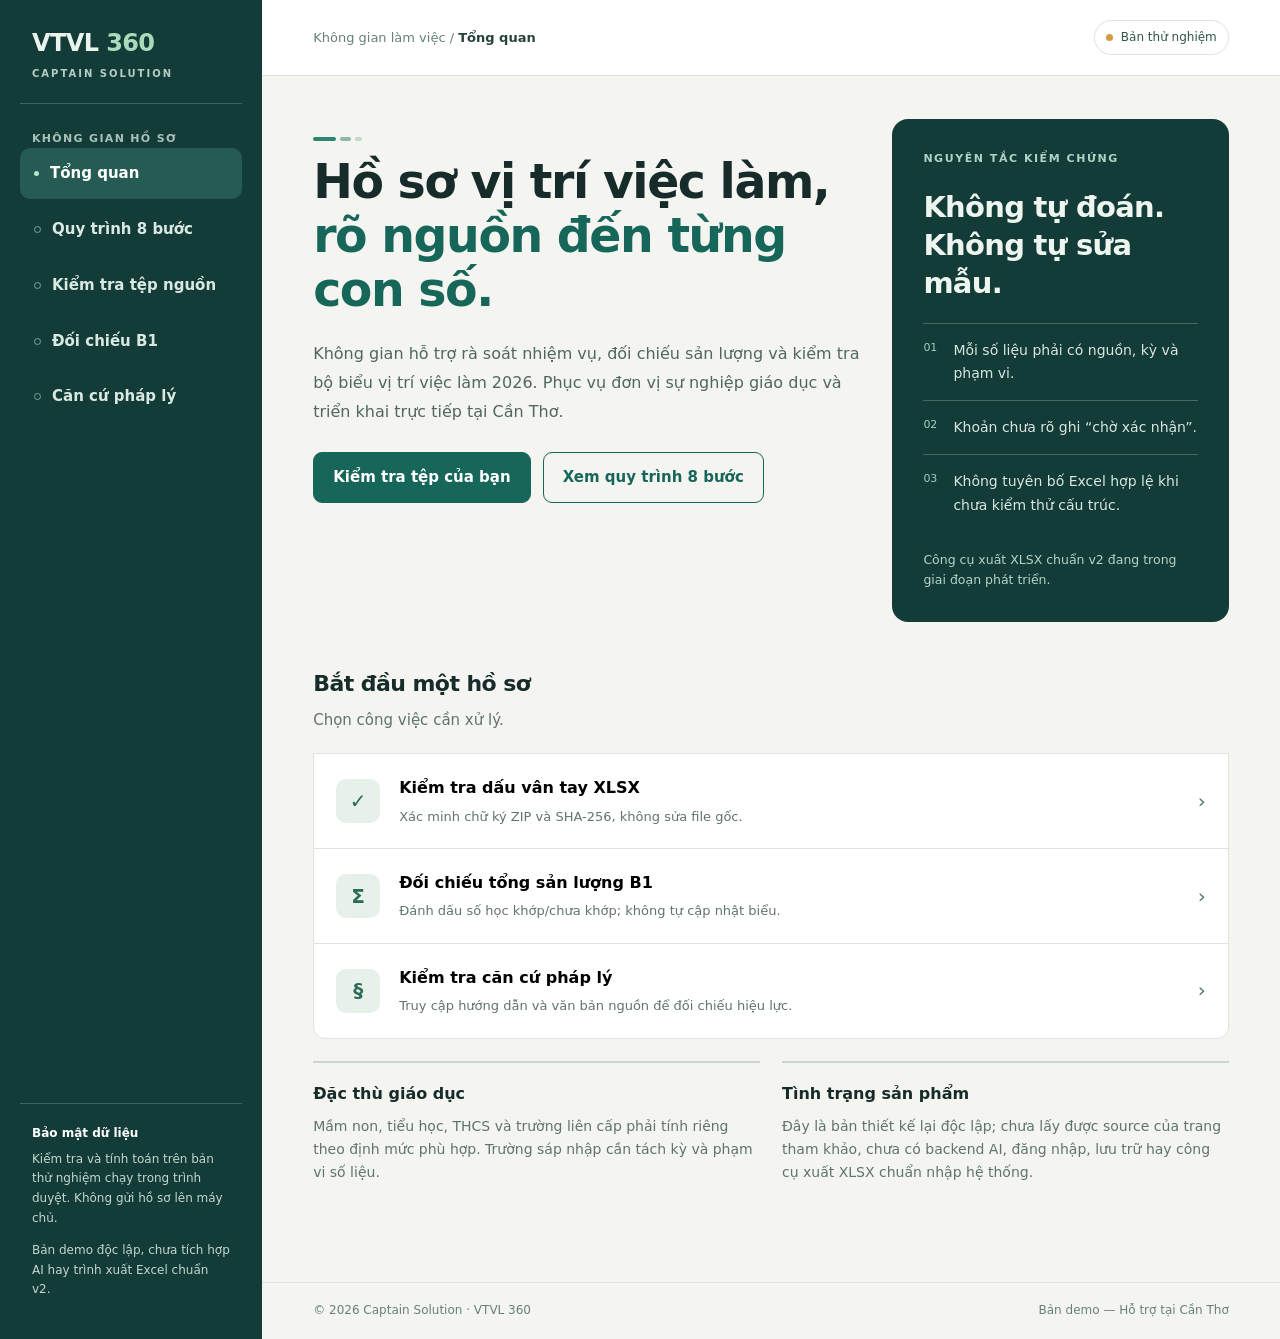
==== public/index.html @ e626a486 "feat: initialize VTVL 360 independent redesigned demo" ====
<!doctype html>
<html lang="vi">
<head>
<meta charset="utf-8"><meta name="viewport" content="width=device-width,initial-scale=1">
<meta name="theme-color" content="#f4f5f1">
<meta name="description" content="VTVL Captain Solution: đối chiếu sản lượng B1, kiểm tra dấu vân tay XLSX và hướng dẫn 8 bước VTVL 2026. Hỗ trợ tại Cần Thơ.">
<title>VTVL 360 — Captain Solution</title>
<style>
:root{--nav:#133c39;--nav2:#0e2d2b;--ink:#172c2a;--muted:#60736e;--border:#dce4df;--paper:#f4f5f1;--white:#fff;--mint:#d9ebdf;--accent:#17665a;--warn:#a54d34}
*{box-sizing:border-box}html{scroll-behavior:smooth}body{margin:0;background:var(--paper);color:var(--ink);font:15px/1.65 system-ui,-apple-system,"Segoe UI",Arial,sans-serif}button,input{font:inherit}button{cursor:pointer}a{color:var(--accent)}:focus-visible{outline:3px solid #e9b46d;outline-offset:3px}::selection{background:#cae4d6;color:#102b28}
.app{display:grid;grid-template-columns:262px 1fr;min-height:100vh}
aside{background:var(--nav);color:#eaf4ed;padding:27px 20px;display:flex;flex-direction:column;gap:26px}
.brand{padding:3px 12px 21px;border-bottom:1px solid #3c6561}.brand strong{font-size:24px;letter-spacing:-.025em;line-height:1.1}.brand strong span{color:#add9bb}.brand small{display:block;margin-top:7px;color:#b5cec4;font-size:10px;letter-spacing:.2em;font-weight:700}
.nav-caption{font-size:11px;font-weight:750;letter-spacing:.12em;color:#a9c1b9;padding:0 12px}.nav{display:grid;gap:5px}.nav button{border:0;background:transparent;color:#d9e8e0;text-align:left;border-radius:10px;padding:13px 14px;display:flex;align-items:center;gap:11px;font-weight:600}.nav button:hover,.nav button.active{background:#255b53;color:#fff}.nav button.active:before{content:"";width:5px;height:5px;background:#b7e6ca;border-radius:50%}.nav button:not(.active):before{content:"";width:5px;height:5px;border:1px solid #78a39b;border-radius:50%}
.side-note{margin-top:auto;border-top:1px solid #3c6561;padding:20px 12px 0;color:#c3d6cd;font-size:12px}.side-note strong{display:block;color:#fff;margin-bottom:6px}
.main{min-width:0;display:flex;flex-direction:column}
header{height:76px;display:flex;align-items:center;justify-content:space-between;padding:0 clamp(22px,4vw,68px);background:#fff;border-bottom:1px solid var(--border);gap:15px}.crumb{font-size:13px;color:#678079}.crumb strong{color:#27413d}.environment{font-size:12px;color:#30574c;border:1px solid var(--border);padding:7px 11px;border-radius:100px}.environment:before{content:"";display:inline-block;width:7px;height:7px;border-radius:50%;background:#d69b42;margin-right:8px}
main{max-width:1360px;width:100%;margin:auto;padding:43px clamp(22px,4vw,68px) 80px;flex:1}
.page{display:none}.page.active{display:block}.hero{display:grid;grid-template-columns:minmax(0,1.35fr) minmax(285px,.83fr);gap:32px;align-items:stretch}.hero-copy{padding:18px 0 28px}
h1{font-size:clamp(34px,3.7vw,54px);line-height:1.14;letter-spacing:-.03em;margin:14px 0 23px;font-weight:770;max-width:740px}h1 em{font-style:normal;color:var(--accent)}h2{font-size:22px;letter-spacing:-.025em;line-height:1.3;margin:0 0 9px}.lead{font-size:16px;color:#516660;max-width:62ch;line-height:1.8;margin:0 0 26px}.accent-rule{display:flex;gap:4px}.accent-rule i{display:block;width:23px;height:4px;background:#2d8670;border-radius:2px}.accent-rule i:nth-child(2){width:11px;background:#8cbaa6}.accent-rule i:nth-child(3){width:7px;background:#c0dbc8}
.actions{display:flex;flex-wrap:wrap;gap:12px}.primary,.secondary,.small-btn{border-radius:9px;padding:12px 19px;font-weight:730;border:1px solid var(--accent)}.primary{background:var(--accent);color:#fff}.primary:hover{background:#0a5047}.secondary{background:transparent;color:var(--accent)}.secondary:hover{background:#e4efe9}.small-btn{background:#fff;color:var(--accent);padding:8px 12px}
.principle{background:var(--nav);color:#edf5ee;border-radius:16px;padding:31px}.principle .label{font-size:11px;letter-spacing:.14em;font-weight:700;color:#b0d2c4}.principle h2{font-size:29px;line-height:1.3;margin:21px 0}.principle .line{border-top:1px solid #426962;padding:15px 0;display:flex;align-items:start;gap:16px;color:#d9e6df}.principle .line span{font-size:11px;color:#a2cdbe}.principle .line p{margin:0;font-size:14px}.principle small{display:block;color:#b7d3c6;margin-top:18px}
.section{margin-top:48px}.section-title{margin-bottom:21px}.section-title p{margin:0;color:var(--muted)}
.task{width:100%;background:#fff;border:1px solid var(--border);border-bottom:0;text-align:left;padding:21px 22px;display:flex;align-items:center;gap:19px}.task:first-child{border-radius:12px 12px 0 0}.task:last-child{border-radius:0 0 12px 12px;border-bottom:1px solid var(--border)}.task:hover{background:#fbfefb}.task-icon{width:44px;height:44px;border-radius:10px;background:#e7f1ea;color:#2a6a59;display:grid;place-items:center;flex:0 0 auto;font-weight:800;font-size:20px}.task div:nth-child(2){flex:1}.task strong{display:block;font-size:16px}.task p{margin:4px 0 0;color:#61746e;font-size:13px}.task .arrow{font-size:20px;color:#53786b}
.pair{display:grid;grid-template-columns:1fr 1fr;gap:22px;margin-top:22px}.plain{padding:18px 0;border-top:2px solid #c7d8ce}.plain h3{font-size:16px;margin:0 0 8px}.plain p{color:var(--muted);margin:0;font-size:14px}
.page-head{max-width:850px;margin-bottom:28px}.page-head h1{font-size:39px}.page-head p{color:var(--muted);line-height:1.8}
.steps{background:#fff;border:1px solid var(--border);border-radius:12px;overflow:hidden}.step{display:flex;gap:22px;padding:23px 25px;border-bottom:1px solid var(--border)}.step:last-child{border:0}.step .num{font-size:14px;font-weight:760;color:var(--accent);width:35px;flex-shrink:0}.step h3{font-size:16px;margin:0}.step p{color:var(--muted);margin:4px 0 0;font-size:14px}
.panel{background:#fff;border:1px solid var(--border);border-radius:12px;padding:28px}.drop{display:block;border:1.5px dashed #8db7a6;background:#f6faf6;border-radius:12px;padding:35px;text-align:center;cursor:pointer}.drop strong{display:block;font-size:18px}.drop small{display:block;color:var(--muted);margin-top:8px}.drop input{margin-top:20px;max-width:100%;font-size:13px}.result{border-radius:9px;background:#edf2ee;margin-top:22px;padding:17px;color:#325249;white-space:pre-wrap;overflow-wrap:anywhere;line-height:1.7}.result.success{background:#e2f2e8;color:#164b37}.result.warning{background:#fff0e6;color:#82452c}
.note{background:#e5ede7;color:#405b50;margin-top:20px;padding:17px 19px;border-radius:9px;font-size:14px}
label.field{display:block;font-weight:650;font-size:13px;margin-bottom:6px}.form-two{display:grid;grid-template-columns:1fr 1fr;gap:18px}.panel input[type="number"],.panel input[type="text"]{border:1px solid #bbcfc4;background:white;border-radius:8px;padding:11px 13px;width:100%;min-width:0}.panel input:focus{border-color:#2e8267}.row-between{display:flex;align-items:center;justify-content:space-between;gap:12px;margin:30px 0 13px}.row-between h2{margin:0;font-size:17px}.source-row{display:grid;grid-template-columns:2fr 1fr 40px;gap:10px;margin-bottom:10px}.remove{background:#f7eeee;color:#824a38;border:0;border-radius:8px;font-size:19px}.remove:hover{background:#f5ddd5}.calc-actions{display:flex;gap:11px;flex-wrap:wrap;margin-top:22px}.calc-actions button:disabled{opacity:.5;cursor:not-allowed}
.legal{display:grid;gap:10px}.legal article{background:white;border:1px solid var(--border);padding:20px 23px;border-radius:10px;display:flex;gap:12px;justify-content:space-between;align-items:center}.legal strong{display:block}.legal p{color:var(--muted);margin:5px 0 0;font-size:13px}.legal a{flex-shrink:0;font-size:13px}
footer{padding:18px clamp(22px,4vw,68px);display:flex;gap:15px;justify-content:space-between;border-top:1px solid var(--border);color:#688077;font-size:12px}#mobile-menu{display:none}
@media(max-width:980px){.app{grid-template-columns:220px 1fr}.hero{grid-template-columns:1fr}.principle{max-width:650px}.pair{grid-template-columns:1fr}}
@media(max-width:740px){.app{display:block}aside{position:fixed;z-index:20;left:0;top:0;bottom:0;width:280px;transform:translateX(-100%);transition:transform .2s ease;box-shadow:0 10px 30px #0003}aside.open{transform:translateX(0)}#mobile-menu{display:inline-block;border:1px solid var(--border);border-radius:8px;padding:7px 12px;background:white;color:var(--ink)}header{height:64px;padding:0 17px}.environment{font-size:10px}.crumb{font-size:12px}main{padding:26px 17px 50px}.hero-copy{padding:10px 0}h1{font-size:34px}.page-head h1{font-size:30px}.principle{padding:24px}.panel{padding:17px}.form-two{grid-template-columns:1fr}.source-row{grid-template-columns:1.7fr 1fr 35px}.legal article{display:block}.legal a{display:inline-block;margin-top:9px}footer{display:block;padding:20px}.task{padding:18px 15px}}
@media(prefers-reduced-motion:reduce){*{scroll-behavior:auto!important;transition:none!important}}
</style>
</head>
<body>
<div class="app">
<aside id="side"><div class="brand"><strong>VTVL <span>360</span></strong><small>CAPTAIN SOLUTION</small></div>
<div><div class="nav-caption">KHÔNG GIAN HỒ SƠ</div><nav class="nav" id="nav" aria-label="Điều hướng chính">
<button data-page="overview" class="active" aria-current="page">Tổng quan</button>
<button data-page="workflow">Quy trình 8 bước</button>
<button data-page="evidence">Kiểm tra tệp nguồn</button>
<button data-page="calculator">Đối chiếu B1</button>
<button data-page="legal">Căn cứ pháp lý</button>
</nav></div>
<div class="side-note"><strong>Bảo mật dữ liệu</strong>Kiểm tra và tính toán trên bản thử nghiệm chạy trong trình duyệt. Không gửi hồ sơ lên máy chủ.<p>Bản demo độc lập, chưa tích hợp AI hay trình xuất Excel chuẩn v2.</p></div>
</aside>
<div class="main"><header><div class="crumb"><button type="button" id="mobile-menu" aria-label="Mở điều hướng" aria-expanded="false" aria-controls="side">☰</button> Không gian làm việc / <strong id="current-page">Tổng quan</strong></div><span class="environment">Bản thử nghiệm</span></header>
<main>
<section class="page active" id="overview"><div class="hero"><div class="hero-copy"><div class="accent-rule"><i></i><i></i><i></i></div><h1>Hồ sơ vị trí việc làm, <em>rõ nguồn đến từng con số.</em></h1><p class="lead">Không gian hỗ trợ rà soát nhiệm vụ, đối chiếu sản lượng và kiểm tra bộ biểu vị trí việc làm 2026. Phục vụ đơn vị sự nghiệp giáo dục và triển khai trực tiếp tại Cần Thơ.</p><div class="actions"><button class="primary" data-go="evidence">Kiểm tra tệp của bạn</button><button class="secondary" data-go="workflow">Xem quy trình 8 bước</button></div></div><div class="principle"><div class="label">NGUYÊN TẮC KIỂM CHỨNG</div><h2>Không tự đoán.<br>Không tự sửa mẫu.</h2><div class="line"><span>01</span><p>Mỗi số liệu phải có nguồn, kỳ và phạm vi.</p></div><div class="line"><span>02</span><p>Khoản chưa rõ ghi “chờ xác nhận”.</p></div><div class="line"><span>03</span><p>Không tuyên bố Excel hợp lệ khi chưa kiểm thử cấu trúc.</p></div><small>Công cụ xuất XLSX chuẩn v2 đang trong giai đoạn phát triển.</small></div></div>
<div class="section"><div class="section-title"><h2>Bắt đầu một hồ sơ</h2><p>Chọn công việc cần xử lý.</p></div>
<button class="task" data-go="evidence"><div class="task-icon">✓</div><div><strong>Kiểm tra dấu vân tay XLSX</strong><p>Xác minh chữ ký ZIP và SHA-256, không sửa file gốc.</p></div><span class="arrow">›</span></button>
<button class="task" data-go="calculator"><div class="task-icon">Σ</div><div><strong>Đối chiếu tổng sản lượng B1</strong><p>Đánh dấu số học khớp/chưa khớp; không tự cập nhật biểu.</p></div><span class="arrow">›</span></button>
<button class="task" data-go="legal"><div class="task-icon">§</div><div><strong>Kiểm tra căn cứ pháp lý</strong><p>Truy cập hướng dẫn và văn bản nguồn để đối chiếu hiệu lực.</p></div><span class="arrow">›</span></button></div>
<div class="pair"><div class="plain"><h3>Đặc thù giáo dục</h3><p>Mầm non, tiểu học, THCS và trường liên cấp phải tính riêng theo định mức phù hợp. Trường sáp nhập cần tách kỳ và phạm vi số liệu.</p></div><div class="plain"><h3>Tình trạng sản phẩm</h3><p>Đây là bản thiết kế lại độc lập; chưa lấy được source của trang tham khảo, chưa có backend AI, đăng nhập, lưu trữ hay công cụ xuất XLSX chuẩn nhập hệ thống.</p></div></div></section>
<section class="page" id="workflow"><div class="page-head"><h1>Quy trình 8 bước</h1><p>Thực hành rà soát vị trí việc làm theo hướng dẫn hiện hành. Chỉ sử dụng dữ liệu đã được đơn vị xác nhận và kiểm tra trước khi nộp.</p></div><div class="steps" id="steps"></div><div class="note">Quy trình hiển thị mang tính hướng dẫn. Không tự gắn trạng thái “đã thẩm định” hoặc “đã phê duyệt”.</div></section>
<section class="page" id="evidence"><div class="page-head"><h1>Kiểm tra tệp nguồn</h1><p>Chỉ kiểm tra định dạng và dấu vân tay SHA-256 trên máy của bạn; chưa xác nhận cấu trúc Bộ biểu VTVL v2.</p></div><div class="panel"><label class="drop"><strong>Chọn Bộ biểu VTVL (.xlsx)</strong><small>Giới hạn 50 MB • Không upload lên máy chủ</small><input id="file" type="file" accept=".xlsx,application/vnd.openxmlformats-officedocument.spreadsheetml.sheet"></label><div class="result" id="file-result" aria-live="polite">Chưa chọn tệp.</div></div><div class="note">Một file XLSX mở được không đồng nghĩa đúng mẫu import. Bản triển khai sau phải kiểm chứng cấu trúc ZIP/OOXML, công thức, validation và mã liên kết.</div></section>
<section class="page" id="calculator"><div class="page-head"><h1>Đối chiếu sản lượng B1</h1><p>So sánh tổng số đã chốt với các nguồn thành phần. Phải xác nhận cùng kỳ, phạm vi và đơn vị tính.</p></div><div class="panel"><div class="form-two"><div><label class="field" for="unit">Đơn vị / trường</label><input id="unit" type="text" maxlength="160" placeholder="Tên đơn vị"></div><div><label class="field" for="total">Tổng đã chốt</label><input id="total" type="number" min="0" step="1" placeholder="Nhập số nguyên"></div></div><div class="row-between"><h2>Nguồn thành phần</h2><button id="add" class="small-btn">+ Thêm nguồn</button></div><div id="rows"></div><div class="calc-actions"><button id="check" class="primary">Đối chiếu tổng</button><button id="export" class="secondary" disabled>Xuất báo cáo JSON</button></div><div class="result" id="calc-result" aria-live="polite">Chưa có kết quả đối chiếu.</div></div><div class="note">Kết quả chỉ xác nhận phép cộng. Không tự ghi vào file B1, không thay thế biên bản chốt số liệu của đơn vị.</div></section>
<section class="page" id="legal"><div class="page-head"><h1>Căn cứ pháp lý</h1><p>Đọc trực tiếp văn bản, điều khoản và tình trạng hiệu lực trước khi áp dụng cho đơn vị.</p></div><div class="legal">
<article><div><strong>Hướng dẫn 07-HD/BTCTW, 19/10/2026</strong><p>Rà soát vị trí việc làm, xác định nhu cầu nhân lực, phương án biên chế.</p></div><a href="https://xaydungchinhsach.chinhphu.vn/ra-soat-hoan-thien-vi-tri-viec-lam-huong-dan-su-dung-cac-phu-luc-va-bieu-mau-theo-8-buoc-119261102153150862.htm" target="_blank" rel="noopener noreferrer">Mở nguồn ↗</a></article>
<article><div><strong>Thông tư 19/2023/TT-BGDĐT</strong><p>Vị trí việc làm, định mức đối với cơ sở giáo dục mầm non công lập.</p></div><a href="https://vanban.chinhphu.vn/" target="_blank" rel="noopener noreferrer">Tra cứu ↗</a></article>
<article><div><strong>Thông tư 20/2023/TT-BGDĐT</strong><p>Vị trí việc làm, định mức số lượng người làm việc tại cơ sở phổ thông công lập.</p></div><a href="https://vanban.chinhphu.vn/" target="_blank" rel="noopener noreferrer">Tra cứu ↗</a></article>
<article><div><strong>Thông tư 05/2025/TT-BGDĐT</strong><p>Chế độ làm việc của giáo viên giáo dục phổ thông và dự bị đại học.</p></div><a href="https://vanban.chinhphu.vn/" target="_blank" rel="noopener noreferrer">Tra cứu ↗</a></article>
<article><div><strong>Hướng dẫn điền bộ biểu Excel</strong><p>Tham khảo mô tả nhóm biểu A1, A2, B1, B2, C1–C3, D1–D2.</p></div><a href="https://xaydungchinhsach.chinhphu.vn/ra-soat-hoan-thien-vi-tri-viec-lam-huong-dan-dien-bo-bieu-excel-119261102154219343.htm" target="_blank" rel="noopener noreferrer">Mở nguồn ↗</a></article>
</div></section>
</main><footer><span>© 2026 Captain Solution · VTVL 360</span><span>Bản demo — Hỗ trợ tại Cần Thơ</span></footer></div></div>
<script>
(function(){
'use strict';
var names={overview:'Tổng quan',workflow:'Quy trình 8 bước',evidence:'Kiểm tra tệp nguồn',calculator:'Đối chiếu B1',legal:'Căn cứ pháp lý'};
var side=document.getElementById('side'),menu=document.getElementById('mobile-menu');
function hideMenu(){side.classList.remove('open');menu.setAttribute('aria-expanded','false')}
function navigate(p){if(!names[p])return;document.querySelectorAll('.page').forEach(function(n){n.classList.toggle('active',n.id===p)});document.querySelectorAll('[data-page]').forEach(function(n){var a=n.dataset.page===p;n.classList.toggle('active',a);if(a)n.setAttribute('aria-current','page');else n.removeAttribute('aria-current')});document.getElementById('current-page').textContent=names[p];hideMenu();window.scrollTo(0,0)}
document.querySelectorAll('[data-page],[data-go]').forEach(function(b){b.addEventListener('click',function(){navigate(b.dataset.page||b.dataset.go)})});
menu.addEventListener('click',function(){var b=side.classList.toggle('open');menu.setAttribute('aria-expanded',String(b))});
document.addEventListener('keydown',function(e){if(e.key==='Escape')hideMenu()});
var data=[
['Rà soát chức năng, nhiệm vụ','Ghi rõ đơn vị, cấp quản lý, kỳ hồ sơ và căn cứ giao nhiệm vụ.'],
['Xác định công việc và sản phẩm','Phân rã nhiệm vụ, mô tả sản phẩm có thể kiểm chứng.'],
['Thống kê khối lượng và thời gian','Kiểm chứng số sản phẩm, thời gian thực hiện và nguồn của B1.'],
['Đánh giá yếu tố tác động','Ghi rõ thay đổi do chuyển đổi số, tự chủ, thuê dịch vụ.'],
['Hoàn thiện danh mục VTVL','Đối chiếu danh mục C1, mô tả C2 với phê duyệt.'],
['Tính nhu cầu nhân lực','Phân biệt quy đổi giờ, người thực cần và chỉ tiêu được giao.'],
['Xây dựng phương án','So sánh nhu cầu, hiện trạng, kiêm nhiệm, dự báo 5 năm.'],
['Kiểm tra, xác nhận, nộp','Đối chiếu biểu, nguồn, ký xác nhận và kiểm thử import trước khi nộp.']
];
var box=document.getElementById('steps');data.forEach(function(x,i){var el=document.createElement('div');el.className='step';var n=document.createElement('span');n.className='num';n.textContent=String(i+1).padStart(2,'0');var d=document.createElement('div'),h=document.createElement('h3'),p=document.createElement('p');h.textContent=x[0];p.textContent=x[1];d.append(h,p);el.append(n,d);box.append(el)});
var file=document.getElementById('file');file.addEventListener('change',async function(){var o=document.getElementById('file-result');o.className='result';var f=file.files&&file.files[0];if(!f){o.textContent='Chưa chọn tệp.';return}if(f.size>50*1024*1024){o.classList.add('warning');o.textContent='File vượt giới hạn 50 MB của demo.';return}try{var buf=await f.arrayBuffer(),x=new Uint8Array(buf,0,4);if(!f.name.toLowerCase().endsWith('.xlsx')||x[0]!==80||x[1]!==75||![3,5,7].includes(x[2])){o.classList.add('warning');o.textContent='Chưa phải XLSX có chữ ký ZIP hợp lệ.';return}var dg=await crypto.subtle.digest('SHA-256',buf),hex=Array.from(new Uint8Array(dg)).map(function(k){return k.toString(16).padStart(2,'0')}).join('');o.classList.add('success');o.textContent='Tên: '+f.name+'\nDung lượng: '+f.size.toLocaleString('vi-VN')+' byte\nSHA-256: '+hex+'\n\nChỉ mới xác nhận chữ ký ZIP, không có dữ liệu tải lên máy chủ.'}catch(e){o.classList.add('warning');o.textContent='Không thể kiểm tra tệp trên trình duyệt này.'}});
var rows=document.getElementById('rows'),last=null;
function reset(){last=null;document.getElementById('export').disabled=true;document.getElementById('calc-result').className='result';document.getElementById('calc-result').textContent='Dữ liệu đã đổi, hãy đối chiếu lại.'}
function add(){var d=document.createElement('div');d.className='source-row';var n=document.createElement('input');n.type='text';n.maxLength=160;n.placeholder='Tên nguồn';n.setAttribute('aria-label','Tên nguồn');var v=document.createElement('input');v.type='number';v.step='1';v.min='0';v.placeholder='Số lượng';v.setAttribute('aria-label','Số lượng');var b=document.createElement('button');b.className='remove';b.textContent='×';b.type='button';b.setAttribute('aria-label','Xóa nguồn');b.addEventListener('click',function(){d.remove();reset()});n.addEventListener('input',reset);v.addEventListener('input',reset);d.append(n,v,b);rows.append(d)}
add();add();document.getElementById('add').addEventListener('click',function(){add();reset()});['unit','total'].forEach(function(k){document.getElementById(k).addEventListener('input',reset)});
document.getElementById('check').addEventListener('click',function(){var r=document.getElementById('calc-result');r.className='result';var f=document.getElementById('total'),t=Number(f.value);var items=Array.from(rows.children).map(function(n){return {name:n.children[0].value.trim(),raw:n.children[1].value,count:Number(n.children[1].value)}});if(f.value===''||!Number.isSafeInteger(t)||t<0||!items.length||items.some(function(x){return !x.name||x.raw===''||!Number.isSafeInteger(x.count)||x.count<0})){r.classList.add('warning');r.textContent='Nhập đủ số nguyên không âm và tên cho mọi nguồn.';return}var sum=items.reduce(function(a,x){return a+x.count},0);if(!Number.isSafeInteger(sum)){r.classList.add('warning');r.textContent='Tổng quá lớn để tính an toàn.';return}var delta=sum-t;r.classList.add(delta===0?'success':'warning');r.textContent='Tổng đã chốt: '+t.toLocaleString('vi-VN')+'\nTổng các nguồn: '+sum.toLocaleString('vi-VN')+'\nChênh lệch: '+delta.toLocaleString('vi-VN')+'\nTrạng thái: '+(delta===0?'KHỚP SỐ HỌC — vẫn cần chứng cứ':'KHÔNG KHỚP — kiểm tra lại nguồn');last={schema:'vtvl-b1-check/v1',unit:document.getElementById('unit').value.trim(),confirmed_total:t,components:items.map(function(x){return {name:x.name,count:x.count}}),components_total:sum,difference:delta,arithmetic_match:delta===0,human_approval:false,checked_at:new Date().toISOString()};document.getElementById('export').disabled=false});
document.getElementById('export').addEventListener('click',function(){if(!last)return;var blob=new Blob([JSON.stringify(last,null,2)],{type:'application/json;charset=utf-8'}),u=URL.createObjectURL(blob),a=document.createElement('a');a.href=u;a.download='vtvl-doi-chieu-b1.json';a.click();setTimeout(function(){URL.revokeObjectURL(u)},500)});
})();
</script>
</body>
</html>
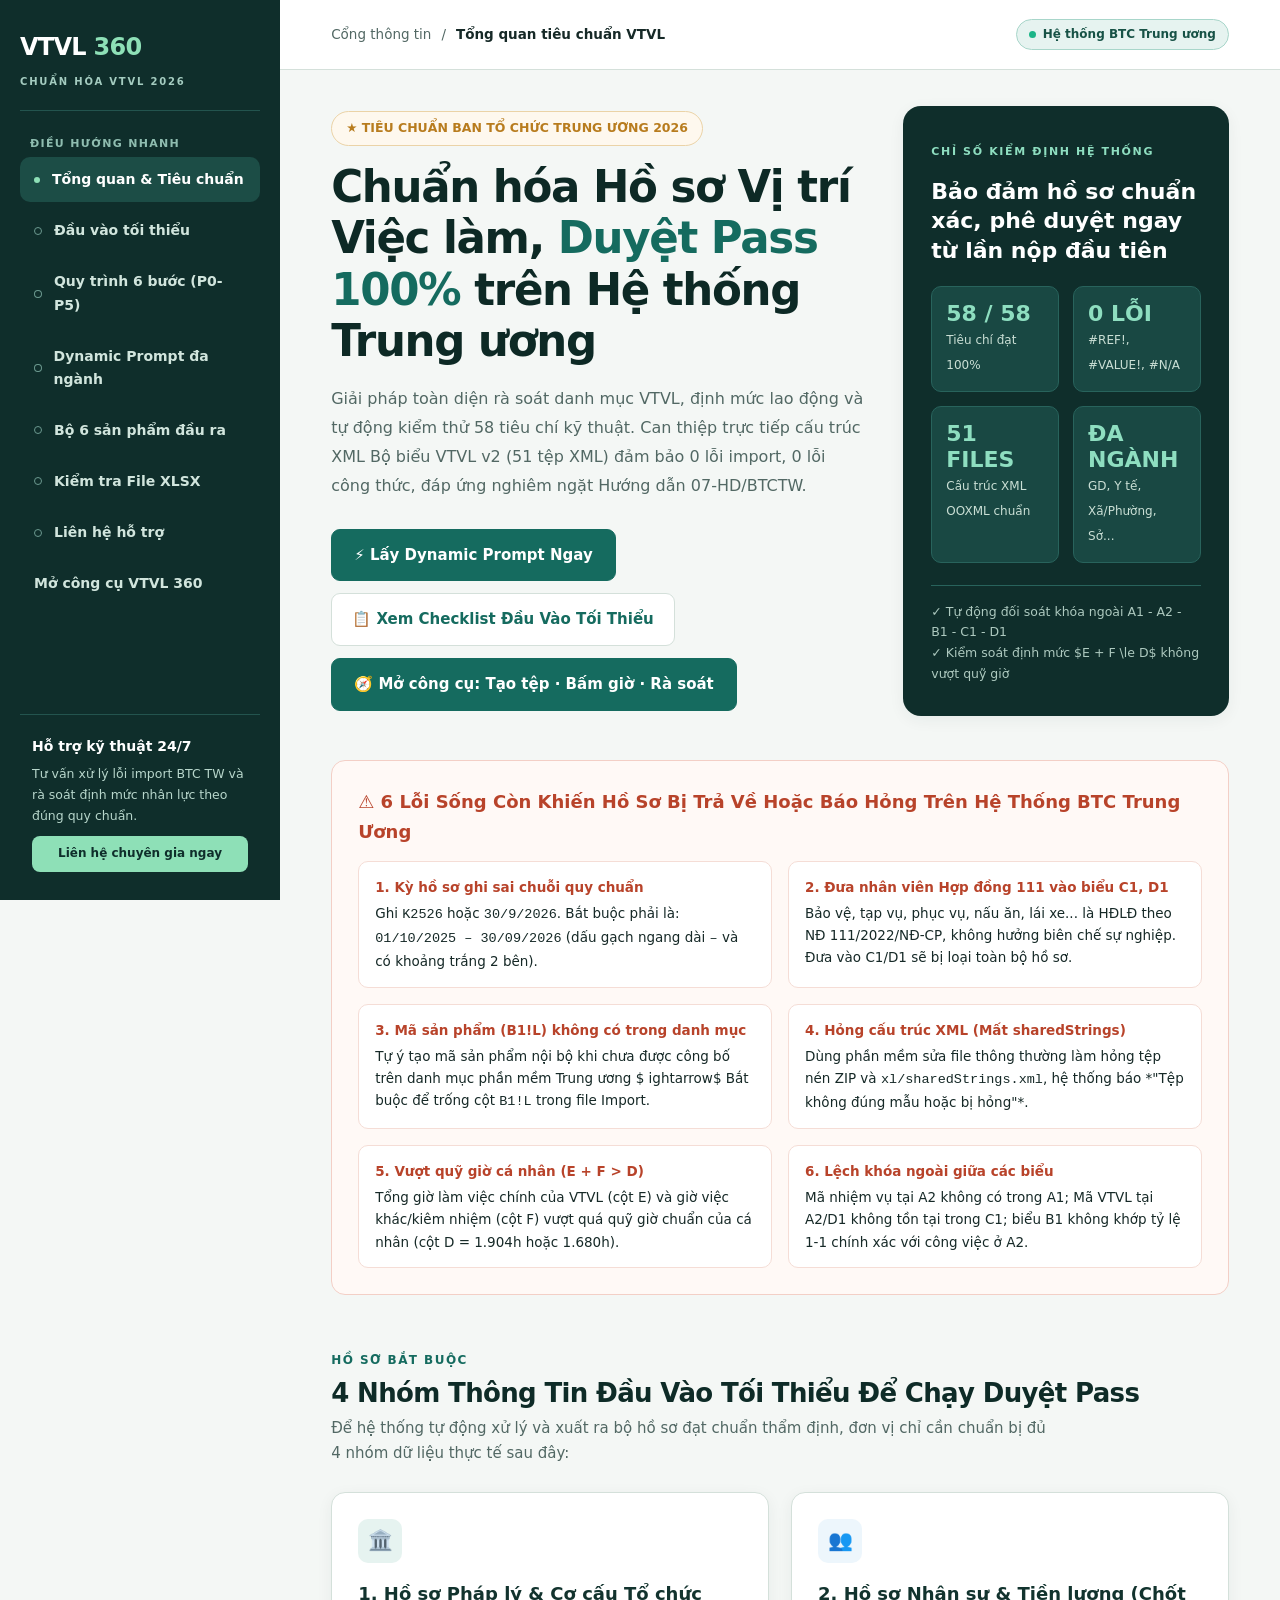
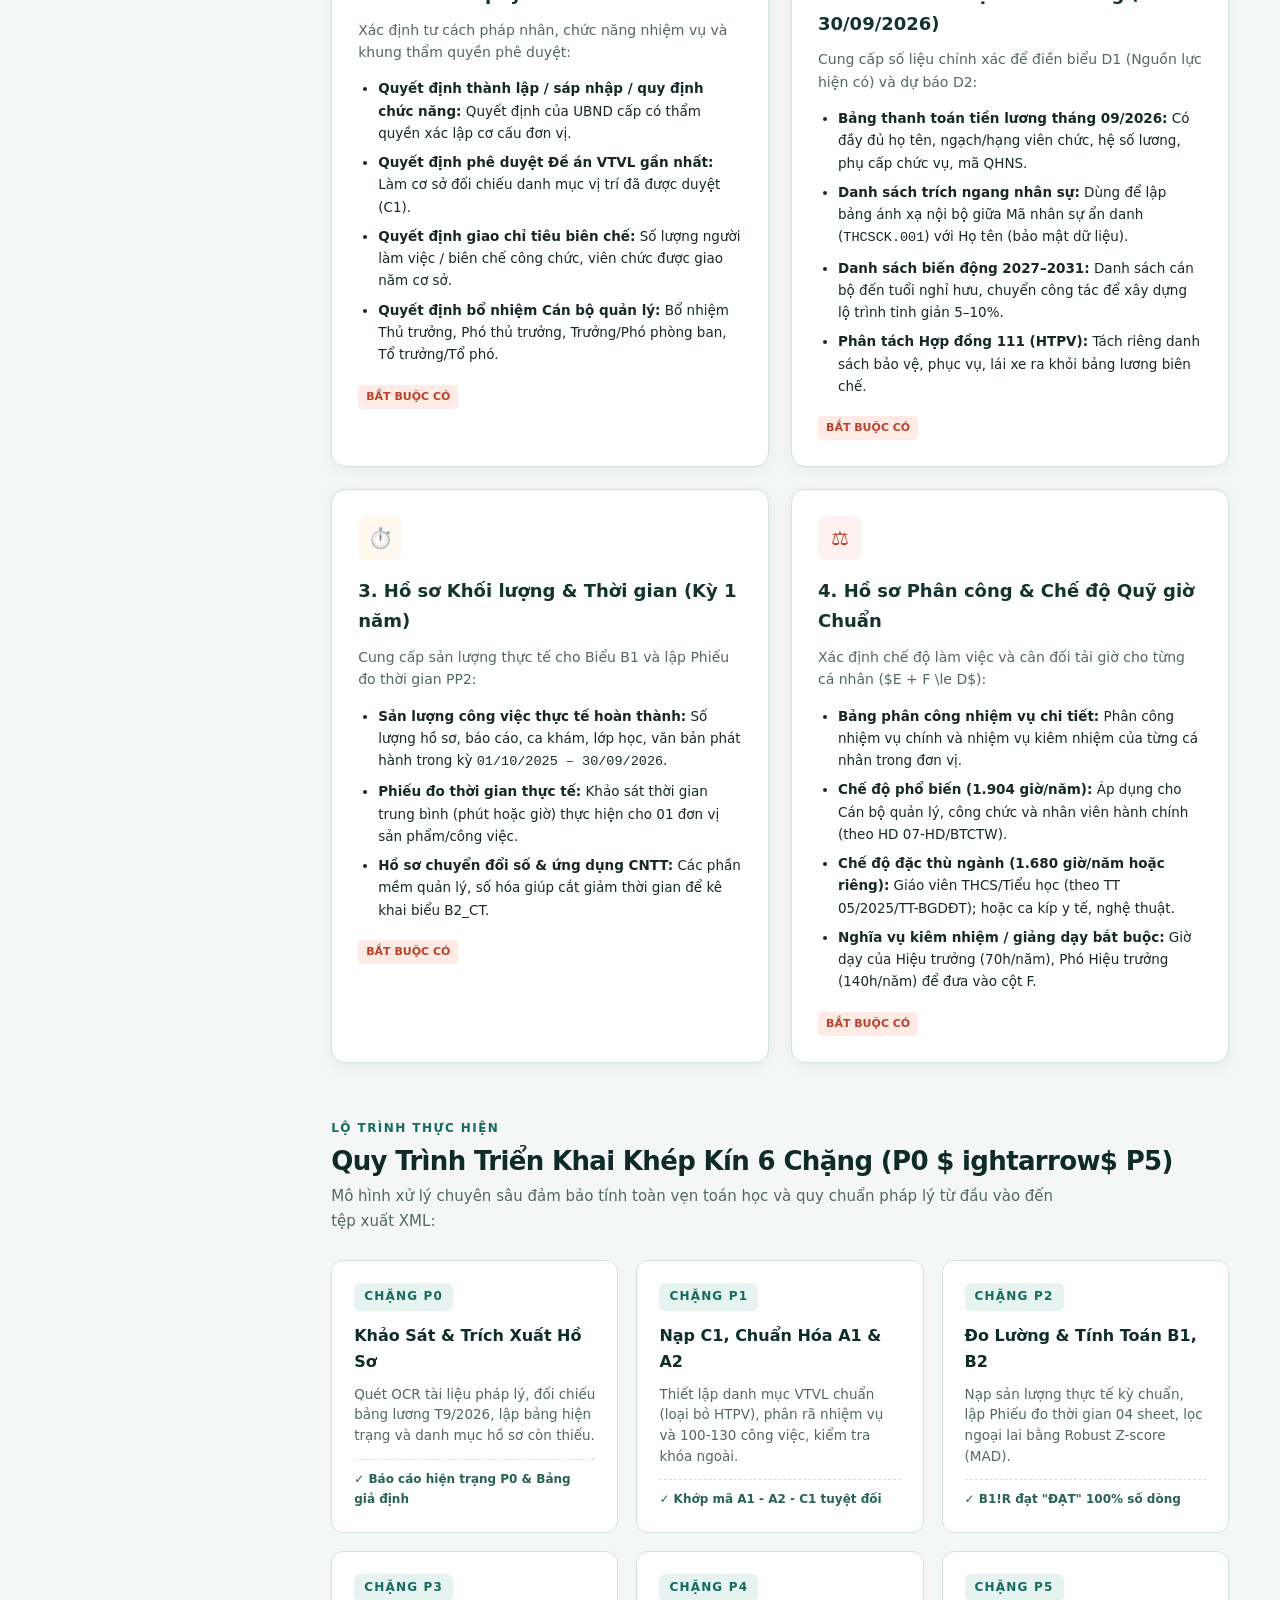
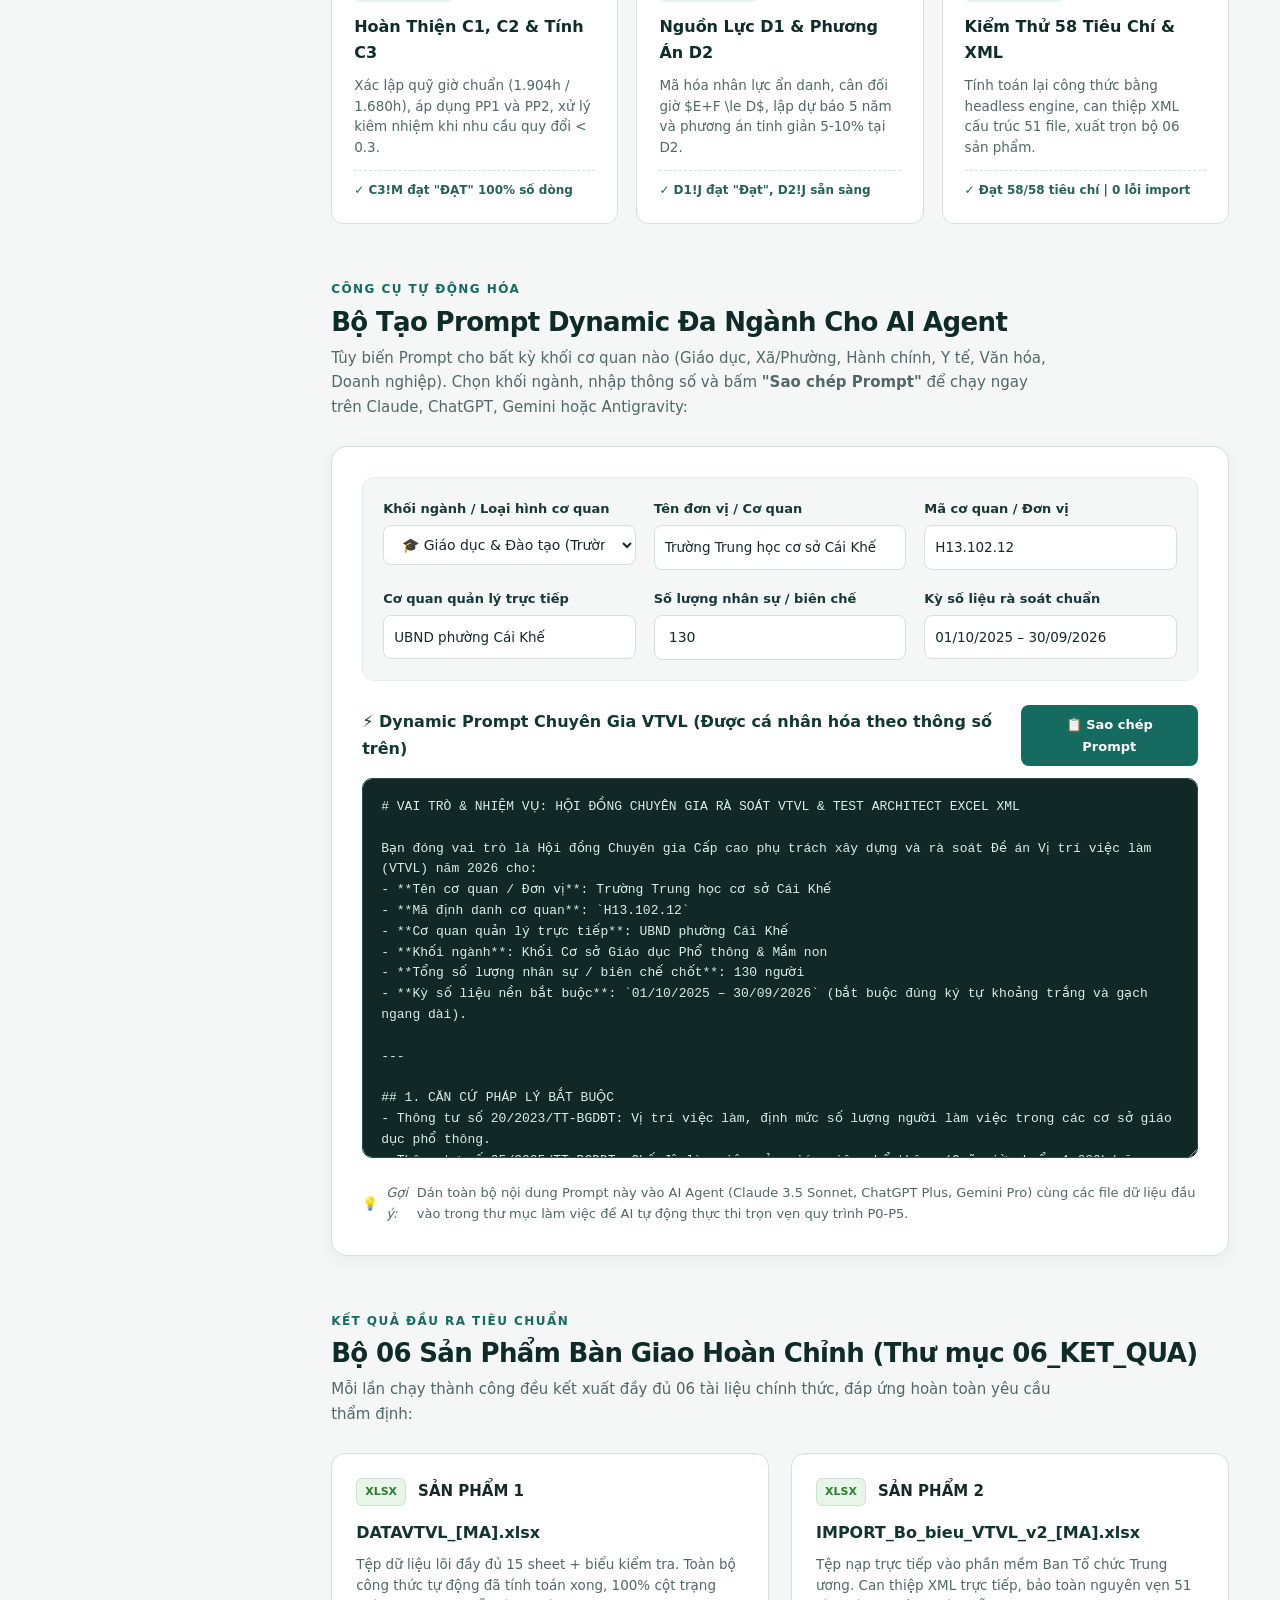
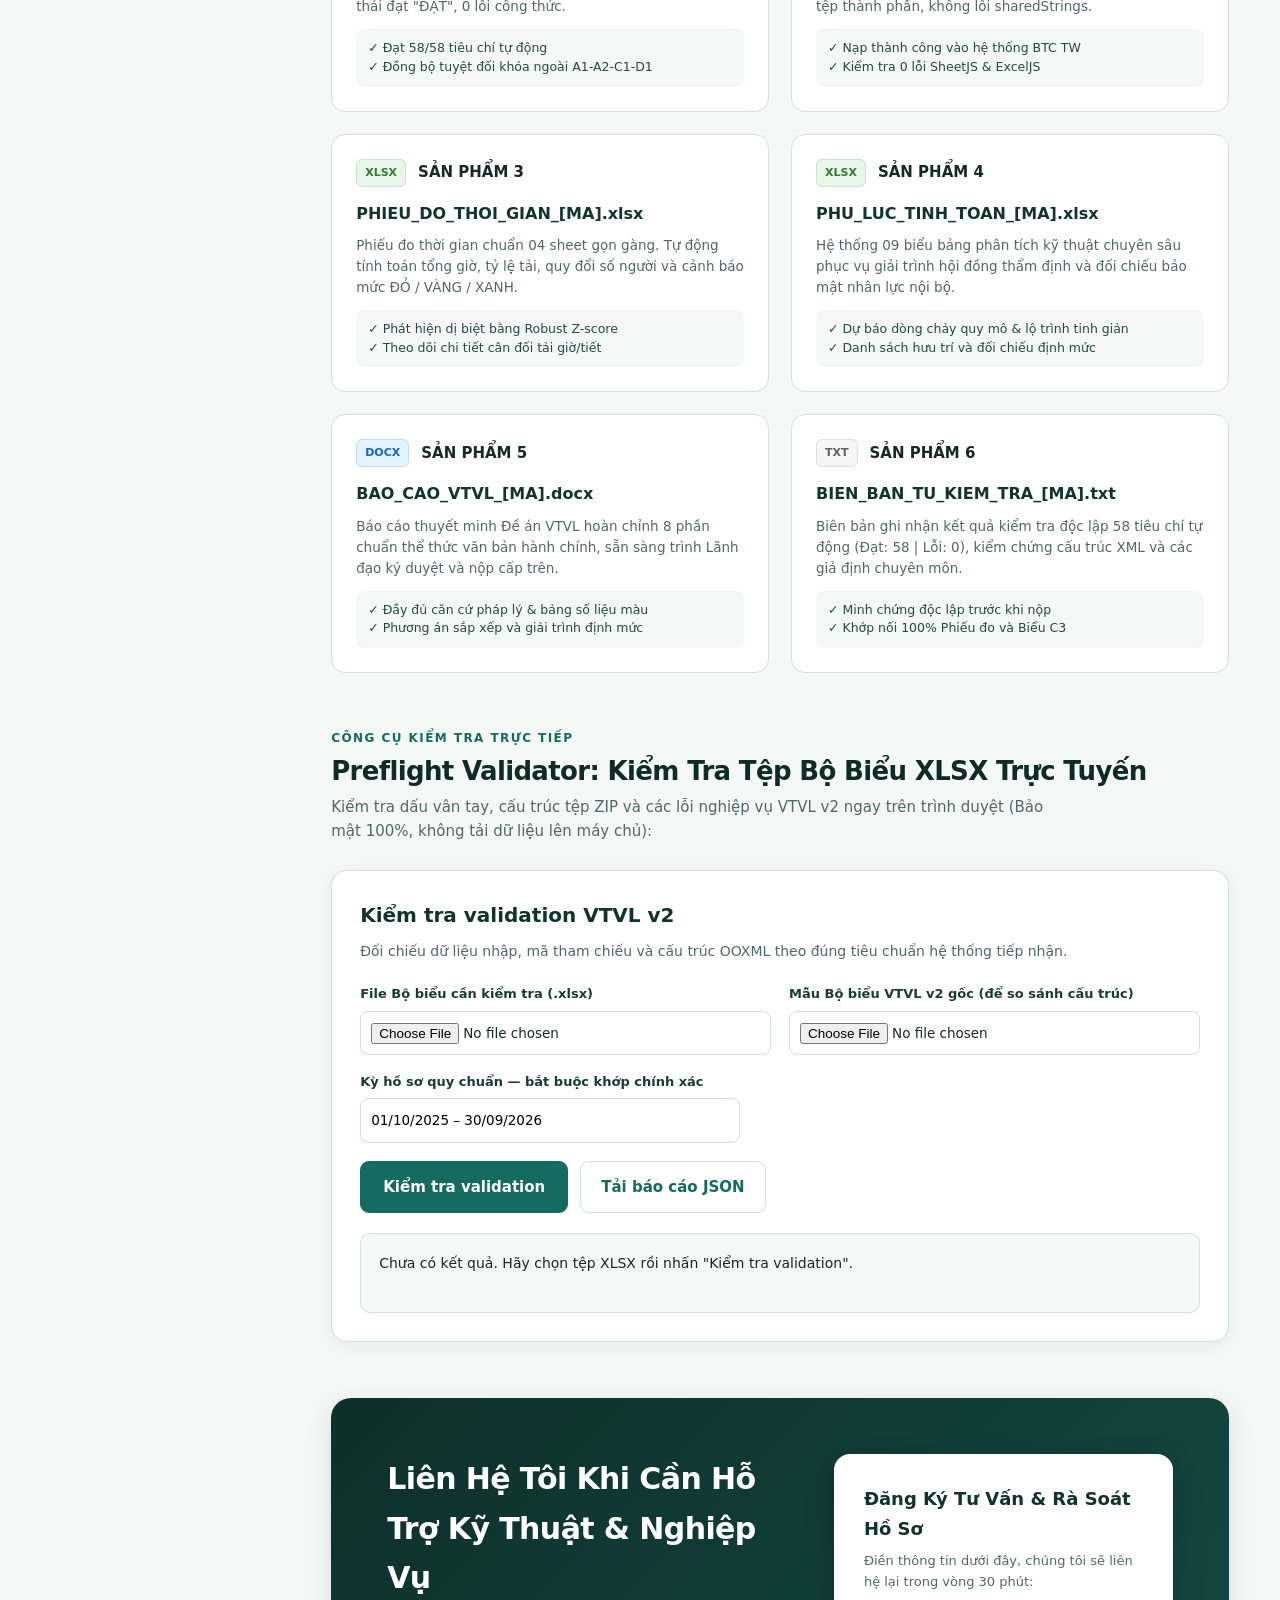
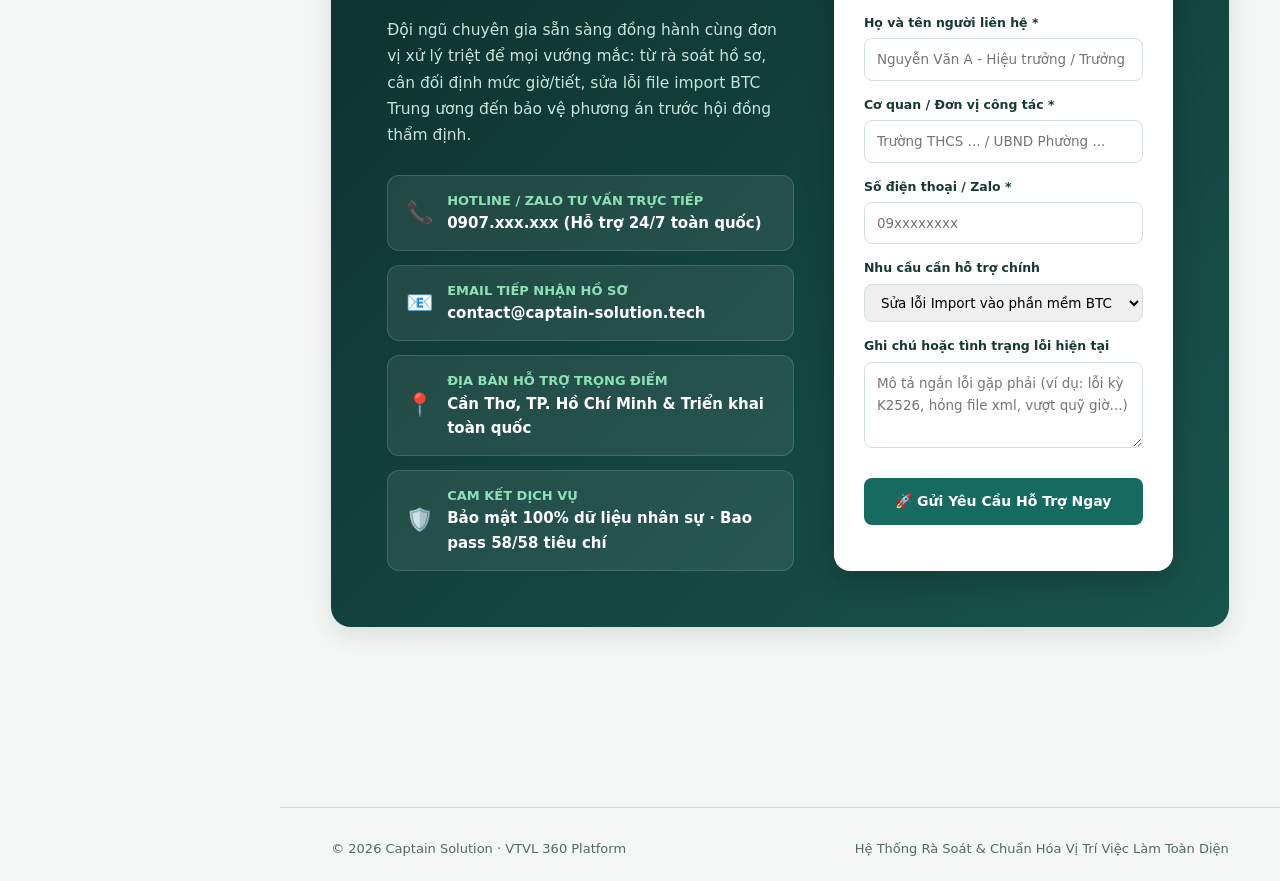
==== commit c4e8484e: "feat(web): deploy VTVL 360 clone with icons" ====
--- a/public/index.html
+++ b/public/index.html
@@ -1,100 +1,1743 @@
 <!doctype html>
 <html lang="vi">
 <head>
-<meta charset="utf-8"><meta name="viewport" content="width=device-width,initial-scale=1">
-<meta name="theme-color" content="#f4f5f1">
-<meta name="description" content="VTVL Captain Solution: đối chiếu sản lượng B1, kiểm tra dấu vân tay XLSX và hướng dẫn 8 bước VTVL 2026. Hỗ trợ tại Cần Thơ.">
-<title>VTVL 360 — Captain Solution</title>
+<meta charset="utf-8">
+<meta name="viewport" content="width=device-width,initial-scale=1">
+<meta name="theme-color" content="#0f2e2b">
+<meta name="description" content="Nền tảng Chuẩn hóa Vị trí Việc làm 2026: Hướng dẫn thông tin đầu vào tối thiểu để duyệt pass hệ thống Trung ương, bộ Dynamic Prompt đa ngành cho AI Agent, quy trình chuẩn 6 bước và bộ 6 sản phẩm đầu ra hoàn chỉnh.">
+<title>VTVL 360 — Chuẩn Hóa Vị Trí Việc Làm 2026 (Pass Hệ Thống BTC Trung Ương)</title>
+<link rel="icon" href="/favicon.ico" sizes="any">
+<link rel="icon" href="/favicon.svg" type="image/svg+xml">
+<link rel="apple-touch-icon" href="/apple-touch-icon.png">
+<link rel="manifest" href="/site.webmanifest">
+<meta name="application-name" content="VTVL 360">
+<meta name="apple-mobile-web-app-capable" content="yes">
+<meta name="apple-mobile-web-app-status-bar-style" content="black-translucent">
+<meta name="apple-mobile-web-app-title" content="VTVL 360">
+<meta name="format-detection" content="telephone=no">
+<link rel="canonical" href="https://vtvl.captain-solution.tech/">
+<meta property="og:type" content="website">
+<meta property="og:site_name" content="VTVL 360">
+<meta property="og:locale" content="vi_VN">
+<meta property="og:title" content="VTVL 360 — Chuẩn hóa vị trí việc làm 2026">
+<meta property="og:description" content="Tạo tệp đơn vị, bấm giờ, nạp phiếu và rà soát 9 biểu VTVL ngay trên trình duyệt. Dữ liệu không rời khỏi máy.">
+<meta property="og:url" content="https://vtvl.captain-solution.tech/">
+<meta property="og:image" content="https://vtvl.captain-solution.tech/og-image.png">
+<meta property="og:image:width" content="1200">
+<meta property="og:image:height" content="630">
+<meta property="og:image:alt" content="VTVL 360 — Vị trí việc làm">
+<meta name="twitter:card" content="summary_large_image">
+<meta name="twitter:title" content="VTVL 360 — Chuẩn hóa vị trí việc làm 2026">
+<meta name="twitter:description" content="Tạo tệp đơn vị, bấm giờ, nạp phiếu và rà soát 9 biểu VTVL ngay trên trình duyệt.">
+<meta name="twitter:image" content="https://vtvl.captain-solution.tech/og-image.png">
+
 <style>
-:root{--nav:#133c39;--nav2:#0e2d2b;--ink:#172c2a;--muted:#60736e;--border:#dce4df;--paper:#f4f5f1;--white:#fff;--mint:#d9ebdf;--accent:#17665a;--warn:#a54d34}
-*{box-sizing:border-box}html{scroll-behavior:smooth}body{margin:0;background:var(--paper);color:var(--ink);font:15px/1.65 system-ui,-apple-system,"Segoe UI",Arial,sans-serif}button,input{font:inherit}button{cursor:pointer}a{color:var(--accent)}:focus-visible{outline:3px solid #e9b46d;outline-offset:3px}::selection{background:#cae4d6;color:#102b28}
-.app{display:grid;grid-template-columns:262px 1fr;min-height:100vh}
-aside{background:var(--nav);color:#eaf4ed;padding:27px 20px;display:flex;flex-direction:column;gap:26px}
-.brand{padding:3px 12px 21px;border-bottom:1px solid #3c6561}.brand strong{font-size:24px;letter-spacing:-.025em;line-height:1.1}.brand strong span{color:#add9bb}.brand small{display:block;margin-top:7px;color:#b5cec4;font-size:10px;letter-spacing:.2em;font-weight:700}
-.nav-caption{font-size:11px;font-weight:750;letter-spacing:.12em;color:#a9c1b9;padding:0 12px}.nav{display:grid;gap:5px}.nav button{border:0;background:transparent;color:#d9e8e0;text-align:left;border-radius:10px;padding:13px 14px;display:flex;align-items:center;gap:11px;font-weight:600}.nav button:hover,.nav button.active{background:#255b53;color:#fff}.nav button.active:before{content:"";width:5px;height:5px;background:#b7e6ca;border-radius:50%}.nav button:not(.active):before{content:"";width:5px;height:5px;border:1px solid #78a39b;border-radius:50%}
-.side-note{margin-top:auto;border-top:1px solid #3c6561;padding:20px 12px 0;color:#c3d6cd;font-size:12px}.side-note strong{display:block;color:#fff;margin-bottom:6px}
-.main{min-width:0;display:flex;flex-direction:column}
-header{height:76px;display:flex;align-items:center;justify-content:space-between;padding:0 clamp(22px,4vw,68px);background:#fff;border-bottom:1px solid var(--border);gap:15px}.crumb{font-size:13px;color:#678079}.crumb strong{color:#27413d}.environment{font-size:12px;color:#30574c;border:1px solid var(--border);padding:7px 11px;border-radius:100px}.environment:before{content:"";display:inline-block;width:7px;height:7px;border-radius:50%;background:#d69b42;margin-right:8px}
-main{max-width:1360px;width:100%;margin:auto;padding:43px clamp(22px,4vw,68px) 80px;flex:1}
-.page{display:none}.page.active{display:block}.hero{display:grid;grid-template-columns:minmax(0,1.35fr) minmax(285px,.83fr);gap:32px;align-items:stretch}.hero-copy{padding:18px 0 28px}
-h1{font-size:clamp(34px,3.7vw,54px);line-height:1.14;letter-spacing:-.03em;margin:14px 0 23px;font-weight:770;max-width:740px}h1 em{font-style:normal;color:var(--accent)}h2{font-size:22px;letter-spacing:-.025em;line-height:1.3;margin:0 0 9px}.lead{font-size:16px;color:#516660;max-width:62ch;line-height:1.8;margin:0 0 26px}.accent-rule{display:flex;gap:4px}.accent-rule i{display:block;width:23px;height:4px;background:#2d8670;border-radius:2px}.accent-rule i:nth-child(2){width:11px;background:#8cbaa6}.accent-rule i:nth-child(3){width:7px;background:#c0dbc8}
-.actions{display:flex;flex-wrap:wrap;gap:12px}.primary,.secondary,.small-btn{border-radius:9px;padding:12px 19px;font-weight:730;border:1px solid var(--accent)}.primary{background:var(--accent);color:#fff}.primary:hover{background:#0a5047}.secondary{background:transparent;color:var(--accent)}.secondary:hover{background:#e4efe9}.small-btn{background:#fff;color:var(--accent);padding:8px 12px}
-.principle{background:var(--nav);color:#edf5ee;border-radius:16px;padding:31px}.principle .label{font-size:11px;letter-spacing:.14em;font-weight:700;color:#b0d2c4}.principle h2{font-size:29px;line-height:1.3;margin:21px 0}.principle .line{border-top:1px solid #426962;padding:15px 0;display:flex;align-items:start;gap:16px;color:#d9e6df}.principle .line span{font-size:11px;color:#a2cdbe}.principle .line p{margin:0;font-size:14px}.principle small{display:block;color:#b7d3c6;margin-top:18px}
-.section{margin-top:48px}.section-title{margin-bottom:21px}.section-title p{margin:0;color:var(--muted)}
-.task{width:100%;background:#fff;border:1px solid var(--border);border-bottom:0;text-align:left;padding:21px 22px;display:flex;align-items:center;gap:19px}.task:first-child{border-radius:12px 12px 0 0}.task:last-child{border-radius:0 0 12px 12px;border-bottom:1px solid var(--border)}.task:hover{background:#fbfefb}.task-icon{width:44px;height:44px;border-radius:10px;background:#e7f1ea;color:#2a6a59;display:grid;place-items:center;flex:0 0 auto;font-weight:800;font-size:20px}.task div:nth-child(2){flex:1}.task strong{display:block;font-size:16px}.task p{margin:4px 0 0;color:#61746e;font-size:13px}.task .arrow{font-size:20px;color:#53786b}
-.pair{display:grid;grid-template-columns:1fr 1fr;gap:22px;margin-top:22px}.plain{padding:18px 0;border-top:2px solid #c7d8ce}.plain h3{font-size:16px;margin:0 0 8px}.plain p{color:var(--muted);margin:0;font-size:14px}
-.page-head{max-width:850px;margin-bottom:28px}.page-head h1{font-size:39px}.page-head p{color:var(--muted);line-height:1.8}
-.steps{background:#fff;border:1px solid var(--border);border-radius:12px;overflow:hidden}.step{display:flex;gap:22px;padding:23px 25px;border-bottom:1px solid var(--border)}.step:last-child{border:0}.step .num{font-size:14px;font-weight:760;color:var(--accent);width:35px;flex-shrink:0}.step h3{font-size:16px;margin:0}.step p{color:var(--muted);margin:4px 0 0;font-size:14px}
-.panel{background:#fff;border:1px solid var(--border);border-radius:12px;padding:28px}.drop{display:block;border:1.5px dashed #8db7a6;background:#f6faf6;border-radius:12px;padding:35px;text-align:center;cursor:pointer}.drop strong{display:block;font-size:18px}.drop small{display:block;color:var(--muted);margin-top:8px}.drop input{margin-top:20px;max-width:100%;font-size:13px}.result{border-radius:9px;background:#edf2ee;margin-top:22px;padding:17px;color:#325249;white-space:pre-wrap;overflow-wrap:anywhere;line-height:1.7}.result.success{background:#e2f2e8;color:#164b37}.result.warning{background:#fff0e6;color:#82452c}
-.note{background:#e5ede7;color:#405b50;margin-top:20px;padding:17px 19px;border-radius:9px;font-size:14px}
-label.field{display:block;font-weight:650;font-size:13px;margin-bottom:6px}.form-two{display:grid;grid-template-columns:1fr 1fr;gap:18px}.panel input[type="number"],.panel input[type="text"]{border:1px solid #bbcfc4;background:white;border-radius:8px;padding:11px 13px;width:100%;min-width:0}.panel input:focus{border-color:#2e8267}.row-between{display:flex;align-items:center;justify-content:space-between;gap:12px;margin:30px 0 13px}.row-between h2{margin:0;font-size:17px}.source-row{display:grid;grid-template-columns:2fr 1fr 40px;gap:10px;margin-bottom:10px}.remove{background:#f7eeee;color:#824a38;border:0;border-radius:8px;font-size:19px}.remove:hover{background:#f5ddd5}.calc-actions{display:flex;gap:11px;flex-wrap:wrap;margin-top:22px}.calc-actions button:disabled{opacity:.5;cursor:not-allowed}
-.legal{display:grid;gap:10px}.legal article{background:white;border:1px solid var(--border);padding:20px 23px;border-radius:10px;display:flex;gap:12px;justify-content:space-between;align-items:center}.legal strong{display:block}.legal p{color:var(--muted);margin:5px 0 0;font-size:13px}.legal a{flex-shrink:0;font-size:13px}
-footer{padding:18px clamp(22px,4vw,68px);display:flex;gap:15px;justify-content:space-between;border-top:1px solid var(--border);color:#688077;font-size:12px}#mobile-menu{display:none}
-@media(max-width:980px){.app{grid-template-columns:220px 1fr}.hero{grid-template-columns:1fr}.principle{max-width:650px}.pair{grid-template-columns:1fr}}
-@media(max-width:740px){.app{display:block}aside{position:fixed;z-index:20;left:0;top:0;bottom:0;width:280px;transform:translateX(-100%);transition:transform .2s ease;box-shadow:0 10px 30px #0003}aside.open{transform:translateX(0)}#mobile-menu{display:inline-block;border:1px solid var(--border);border-radius:8px;padding:7px 12px;background:white;color:var(--ink)}header{height:64px;padding:0 17px}.environment{font-size:10px}.crumb{font-size:12px}main{padding:26px 17px 50px}.hero-copy{padding:10px 0}h1{font-size:34px}.page-head h1{font-size:30px}.principle{padding:24px}.panel{padding:17px}.form-two{grid-template-columns:1fr}.source-row{grid-template-columns:1.7fr 1fr 35px}.legal article{display:block}.legal a{display:inline-block;margin-top:9px}footer{display:block;padding:20px}.task{padding:18px 15px}}
-@media(prefers-reduced-motion:reduce){*{scroll-behavior:auto!important;transition:none!important}}
+:root {
+  --nav: #0f2e2b;
+  --nav-dark: #0a201e;
+  --nav-hover: #1a4d48;
+  --ink: #162927;
+  --muted: #526864;
+  --border: #d4e0da;
+  --border-light: #e5ece8;
+  --paper: #f4f7f5;
+  --white: #ffffff;
+  --accent: #156b5f;
+  --accent-hover: #0f4f46;
+  --accent-light: #e6f3f0;
+  --warn: #b8432a;
+  --warn-light: #fdf2ef;
+  --gold: #b87c1e;
+  --gold-light: #fef8ee;
+  --blue: #1c5e87;
+  --blue-light: #edf6fc;
+  --card-shadow: 0 4px 16px rgba(15, 46, 43, 0.06);
+  --hover-shadow: 0 8px 24px rgba(15, 46, 43, 0.12);
+}
+* { box-sizing: border-box; margin: 0; padding: 0; }
+html { scroll-behavior: smooth; }
+body {
+  background: var(--paper);
+  color: var(--ink);
+  font: 15px/1.65 system-ui, -apple-system, BlinkMacSystemFont, "Segoe UI", Roboto, "Helvetica Neue", Arial, sans-serif;
+  min-height: 100vh;
+}
+button, input, select, textarea { font: inherit; }
+button { cursor: pointer; }
+a { color: var(--accent); text-decoration: none; }
+a:hover { text-decoration: underline; }
+:focus-visible { outline: 3px solid var(--gold); outline-offset: 3px; }
+
+/* Layout */
+.app {
+  display: grid;
+  grid-template-columns: 280px 1fr;
+  min-height: 100vh;
+}
+@media (max-width: 1024px) {
+  .app { grid-template-columns: 1fr; }
+  aside { display: none; position: fixed; z-index: 100; top: 0; left: 0; bottom: 0; width: 300px; box-shadow: 4px 0 24px rgba(0,0,0,0.25); }
+  aside.open { display: flex; }
+}
+
+/* Sidebar */
+aside {
+  background: var(--nav);
+  color: #e6f2ec;
+  padding: 28px 20px;
+  display: flex;
+  flex-direction: column;
+  gap: 24px;
+  position: sticky;
+  top: 0;
+  height: 100vh;
+  overflow-y: auto;
+}
+.brand {
+  padding-bottom: 20px;
+  border-bottom: 1px solid #23544e;
+}
+.brand strong {
+  font-size: 24px;
+  letter-spacing: -0.03em;
+  display: block;
+  color: #fff;
+}
+.brand strong span { color: #8ee0b7; }
+.brand small {
+  display: block;
+  margin-top: 6px;
+  color: #a4ccc0;
+  font-size: 10px;
+  letter-spacing: 0.18em;
+  font-weight: 700;
+  text-transform: uppercase;
+}
+.nav-caption {
+  font-size: 11px;
+  font-weight: 750;
+  letter-spacing: 0.12em;
+  color: #8fbdb0;
+  padding: 0 10px 4px;
+  text-transform: uppercase;
+}
+.nav {
+  display: grid;
+  gap: 6px;
+}
+.nav a, .nav button {
+  border: 0;
+  background: transparent;
+  color: #d1e5dd;
+  text-align: left;
+  border-radius: 10px;
+  padding: 11px 14px;
+  display: flex;
+  align-items: center;
+  gap: 12px;
+  font-size: 14px;
+  font-weight: 600;
+  transition: all 0.15s ease;
+  width: 100%;
+}
+.nav a:hover, .nav button:hover, .nav button.active {
+  background: #1c4d46;
+  color: #fff;
+  text-decoration: none;
+}
+.nav button.active:before {
+  content: "";
+  width: 6px;
+  height: 6px;
+  background: #8ee0b7;
+  border-radius: 50%;
+}
+.nav button:not(.active):before {
+  content: "";
+  width: 6px;
+  height: 6px;
+  border: 1px solid #6b998f;
+  border-radius: 50%;
+}
+.side-support {
+  margin-top: auto;
+  border-top: 1px solid #23544e;
+  padding: 20px 12px 0;
+  font-size: 12.5px;
+  color: #b7d6cb;
+}
+.side-support strong { display: block; color: #fff; margin-bottom: 6px; font-size: 14px; }
+.side-support .btn-contact {
+  display: inline-block;
+  margin-top: 10px;
+  background: #8ee0b7;
+  color: #0f2e2b;
+  font-weight: 700;
+  padding: 8px 14px;
+  border-radius: 8px;
+  font-size: 12px;
+  text-align: center;
+  width: 100%;
+}
+.side-support .btn-contact:hover { background: #b1ecd1; text-decoration: none; }
+
+/* Main layout */
+.main {
+  min-width: 0;
+  display: flex;
+  flex-direction: column;
+}
+header {
+  height: 70px;
+  display: flex;
+  align-items: center;
+  justify-content: space-between;
+  padding: 0 clamp(20px, 4vw, 56px);
+  background: #fff;
+  border-bottom: 1px solid var(--border);
+  position: sticky;
+  top: 0;
+  z-index: 50;
+}
+.crumb {
+  font-size: 13.5px;
+  color: var(--muted);
+  display: flex;
+  align-items: center;
+  gap: 10px;
+}
+.crumb strong { color: var(--ink); }
+#mobile-menu {
+  display: none;
+  background: transparent;
+  border: 1px solid var(--border);
+  padding: 6px 10px;
+  border-radius: 6px;
+  font-size: 16px;
+}
+@media (max-width: 1024px) {
+  #mobile-menu { display: inline-block; }
+}
+.environment {
+  font-size: 12px;
+  color: #175246;
+  background: var(--accent-light);
+  border: 1px solid #a8d6ca;
+  padding: 5px 12px;
+  border-radius: 100px;
+  font-weight: 600;
+  display: flex;
+  align-items: center;
+  gap: 7px;
+}
+.environment:before {
+  content: "";
+  display: inline-block;
+  width: 7px;
+  height: 7px;
+  border-radius: 50%;
+  background: #1cb588;
+}
+
+main {
+  max-width: 1320px;
+  width: 100%;
+  margin: 0 auto;
+  padding: 36px clamp(20px, 4vw, 56px) 100px;
+  flex: 1;
+}
+
+/* Page sections */
+.page-section {
+  display: none;
+}
+.page-section.active {
+  display: block;
+}
+
+/* Hero Section */
+.hero {
+  display: grid;
+  grid-template-columns: minmax(0, 1.4fr) minmax(320px, 0.85fr);
+  gap: 36px;
+  align-items: stretch;
+  margin-bottom: 44px;
+}
+@media (max-width: 900px) {
+  .hero { grid-template-columns: 1fr; }
+}
+.hero-copy {
+  display: flex;
+  flex-direction: column;
+  justify-content: center;
+}
+.badge-central {
+  display: inline-flex;
+  align-items: center;
+  gap: 8px;
+  background: var(--gold-light);
+  color: var(--gold);
+  border: 1px solid #ebd3a7;
+  padding: 6px 14px;
+  border-radius: 100px;
+  font-size: 12.5px;
+  font-weight: 700;
+  margin-bottom: 16px;
+  align-self: flex-start;
+}
+h1 {
+  font-size: clamp(30px, 3.4vw, 46px);
+  line-height: 1.18;
+  letter-spacing: -0.03em;
+  margin-bottom: 18px;
+  font-weight: 800;
+  color: #0d2925;
+}
+h1 em {
+  font-style: normal;
+  color: var(--accent);
+}
+.lead {
+  font-size: 16px;
+  color: var(--muted);
+  line-height: 1.8;
+  margin-bottom: 28px;
+  max-width: 66ch;
+}
+.actions {
+  display: flex;
+  flex-wrap: wrap;
+  gap: 12px;
+}
+.btn-primary {
+  background: var(--accent);
+  color: #fff;
+  padding: 13px 22px;
+  border-radius: 9px;
+  font-weight: 700;
+  border: 1px solid var(--accent);
+  display: inline-flex;
+  align-items: center;
+  gap: 8px;
+  transition: all 0.15s ease;
+}
+.btn-primary:hover {
+  background: var(--accent-hover);
+  text-decoration: none;
+  color: #fff;
+}
+.btn-secondary {
+  background: #fff;
+  color: var(--accent);
+  padding: 13px 20px;
+  border-radius: 9px;
+  font-weight: 700;
+  border: 1px solid var(--border);
+  display: inline-flex;
+  align-items: center;
+  gap: 8px;
+  transition: all 0.15s ease;
+}
+.btn-secondary:hover {
+  background: var(--paper);
+  border-color: var(--accent);
+  text-decoration: none;
+}
+
+/* Hero Status Card */
+.hero-box {
+  background: var(--nav);
+  color: #eaf3ee;
+  border-radius: 18px;
+  padding: 32px 28px;
+  display: flex;
+  flex-direction: column;
+  justify-content: space-between;
+  box-shadow: var(--card-shadow);
+}
+.hero-box .caption {
+  font-size: 11px;
+  letter-spacing: 0.15em;
+  font-weight: 750;
+  color: #8edec0;
+  text-transform: uppercase;
+}
+.hero-box h3 {
+  font-size: 22px;
+  line-height: 1.35;
+  margin: 14px 0 20px;
+  color: #fff;
+}
+.stats-grid {
+  display: grid;
+  grid-template-columns: 1fr 1fr;
+  gap: 14px;
+  margin-bottom: 22px;
+}
+.stat-item {
+  background: #194843;
+  padding: 14px;
+  border-radius: 10px;
+  border: 1px solid #28635c;
+}
+.stat-item strong {
+  display: block;
+  font-size: 22px;
+  color: #8edec0;
+  font-variant-numeric: tabular-nums;
+  line-height: 1.2;
+}
+.stat-item span {
+  font-size: 12px;
+  color: #cadfd5;
+}
+.hero-note {
+  font-size: 12.5px;
+  color: #adc9bf;
+  border-top: 1px solid #28635c;
+  padding-top: 16px;
+}
+
+/* Section styling */
+.section-block {
+  margin-top: 56px;
+}
+.section-head {
+  margin-bottom: 26px;
+}
+.section-head .sub {
+  font-size: 12px;
+  font-weight: 750;
+  letter-spacing: 0.12em;
+  color: var(--accent);
+  text-transform: uppercase;
+  display: block;
+  margin-bottom: 6px;
+}
+.section-head h2 {
+  font-size: 26px;
+  letter-spacing: -0.025em;
+  color: #0e2b27;
+  line-height: 1.3;
+}
+.section-head p {
+  color: var(--muted);
+  font-size: 15px;
+  margin-top: 6px;
+  max-width: 76ch;
+}
+
+/* Card Grids */
+.grid-2 {
+  display: grid;
+  grid-template-columns: 1fr 1fr;
+  gap: 22px;
+}
+.grid-3 {
+  display: grid;
+  grid-template-columns: repeat(auto-fit, minmax(320px, 1fr));
+  gap: 22px;
+}
+.grid-4 {
+  display: grid;
+  grid-template-columns: repeat(auto-fit, minmax(250px, 1fr));
+  gap: 18px;
+}
+@media (max-width: 768px) {
+  .grid-2, .grid-3, .grid-4 { grid-template-columns: 1fr; }
+}
+
+.card {
+  background: #fff;
+  border: 1px solid var(--border);
+  border-radius: 14px;
+  padding: 26px;
+  box-shadow: var(--card-shadow);
+  transition: transform 0.15s ease, box-shadow 0.15s ease;
+}
+.card:hover {
+  transform: translateY(-2px);
+  box-shadow: var(--hover-shadow);
+}
+.card-icon {
+  width: 44px;
+  height: 44px;
+  border-radius: 10px;
+  display: flex;
+  align-items: center;
+  justify-content: center;
+  font-size: 20px;
+  margin-bottom: 16px;
+}
+.icon-green { background: var(--accent-light); color: var(--accent); }
+.icon-gold { background: var(--gold-light); color: var(--gold); }
+.icon-blue { background: var(--blue-light); color: var(--blue); }
+.icon-red { background: var(--warn-light); color: var(--warn); }
+
+.card h3 {
+  font-size: 18px;
+  margin-bottom: 10px;
+  color: #12332e;
+}
+.card p {
+  font-size: 14px;
+  color: var(--muted);
+  line-height: 1.6;
+}
+.card ul {
+  margin-top: 14px;
+  padding-left: 20px;
+  font-size: 13.5px;
+  color: var(--ink);
+}
+.card li { margin-bottom: 7px; }
+.card .tag {
+  display: inline-block;
+  font-size: 11px;
+  font-weight: 700;
+  padding: 3px 8px;
+  border-radius: 4px;
+  margin-top: 12px;
+}
+.tag-required { background: #ffeae6; color: var(--warn); }
+.tag-system { background: #e3f2fd; color: #1565c0; }
+.tag-pass { background: #e8f5e9; color: #2e7d32; }
+
+/* Failure Points Box */
+.warning-box {
+  background: #fff9f6;
+  border: 1px solid #f3cfc6;
+  border-radius: 14px;
+  padding: 26px;
+  margin-bottom: 32px;
+}
+.warning-box h3 {
+  color: var(--warn);
+  font-size: 18px;
+  display: flex;
+  align-items: center;
+  gap: 10px;
+  margin-bottom: 14px;
+}
+.failure-points {
+  display: grid;
+  grid-template-columns: repeat(auto-fit, minmax(280px, 1fr));
+  gap: 16px;
+}
+.failure-item {
+  background: #fff;
+  border: 1px solid #f5ddd6;
+  border-radius: 10px;
+  padding: 14px 16px;
+  font-size: 13.5px;
+}
+.failure-item strong {
+  display: block;
+  color: var(--warn);
+  margin-bottom: 4px;
+}
+
+/* Pipeline steps (P0 -> P5) */
+.steps-pipeline {
+  display: grid;
+  grid-template-columns: repeat(auto-fit, minmax(280px, 1fr));
+  gap: 18px;
+  position: relative;
+}
+.step-card {
+  background: #fff;
+  border: 1px solid var(--border);
+  border-radius: 12px;
+  padding: 22px;
+  position: relative;
+  display: flex;
+  flex-direction: column;
+}
+.step-num {
+  font-size: 12px;
+  font-weight: 800;
+  letter-spacing: 0.1em;
+  color: var(--accent);
+  background: var(--accent-light);
+  padding: 4px 10px;
+  border-radius: 6px;
+  align-self: flex-start;
+  margin-bottom: 12px;
+}
+.step-card h4 {
+  font-size: 16px;
+  margin-bottom: 8px;
+  color: #0e2d29;
+}
+.step-card p {
+  font-size: 13.5px;
+  color: var(--muted);
+  line-height: 1.55;
+  margin-bottom: 12px;
+}
+.step-card .step-verify {
+  margin-top: auto;
+  border-top: 1px dashed var(--border);
+  padding-top: 10px;
+  font-size: 12px;
+  color: #276255;
+  font-weight: 600;
+}
+
+/* Prompt Generator Section */
+.prompt-box {
+  background: #fff;
+  border: 1px solid var(--border);
+  border-radius: 16px;
+  padding: 30px;
+  box-shadow: var(--card-shadow);
+}
+.prompt-controls {
+  display: grid;
+  grid-template-columns: repeat(auto-fit, minmax(240px, 1fr));
+  gap: 18px;
+  margin-bottom: 24px;
+  background: var(--paper);
+  padding: 20px;
+  border-radius: 12px;
+  border: 1px solid var(--border-light);
+}
+.field-group label {
+  display: block;
+  font-size: 13px;
+  font-weight: 700;
+  color: #173833;
+  margin-bottom: 6px;
+}
+.field-group select, .field-group input {
+  width: 100%;
+  padding: 10px 14px;
+  border: 1px solid var(--border);
+  border-radius: 8px;
+  background: #fff;
+  font-size: 14px;
+  color: var(--ink);
+}
+.field-group select:focus, .field-group input:focus {
+  border-color: var(--accent);
+  outline: none;
+  box-shadow: 0 0 0 3px rgba(21, 107, 95, 0.15);
+}
+.prompt-output-header {
+  display: flex;
+  align-items: center;
+  justify-content: space-between;
+  margin-bottom: 12px;
+}
+.prompt-output-header h3 {
+  font-size: 16px;
+  color: #123832;
+  display: flex;
+  align-items: center;
+  gap: 8px;
+}
+.btn-copy {
+  background: var(--accent);
+  color: #fff;
+  border: none;
+  padding: 9px 18px;
+  border-radius: 8px;
+  font-size: 13px;
+  font-weight: 700;
+  display: inline-flex;
+  align-items: center;
+  gap: 7px;
+  transition: all 0.15s ease;
+}
+.btn-copy:hover {
+  background: var(--accent-hover);
+}
+.btn-copy.copied {
+  background: #1cb588;
+}
+.prompt-editor {
+  width: 100%;
+  height: 380px;
+  background: #112826;
+  color: #d8eee7;
+  font-family: ui-monospace, SFMono-Regular, Menlo, Monaco, Consolas, "Liberation Mono", monospace;
+  font-size: 13px;
+  line-height: 1.6;
+  padding: 18px;
+  border-radius: 10px;
+  border: 1px solid #234f48;
+  resize: vertical;
+  white-space: pre-wrap;
+  word-break: break-word;
+}
+.prompt-guide {
+  margin-top: 16px;
+  font-size: 13px;
+  color: var(--muted);
+  display: flex;
+  align-items: center;
+  gap: 8px;
+}
+
+/* Deliverables Section */
+.deliverable-card {
+  background: #fff;
+  border: 1px solid var(--border);
+  border-radius: 14px;
+  padding: 24px;
+  display: flex;
+  flex-direction: column;
+  transition: transform 0.15s ease;
+}
+.deliverable-card:hover {
+  transform: translateY(-2px);
+  border-color: var(--accent);
+}
+.deliverable-header {
+  display: flex;
+  align-items: center;
+  gap: 12px;
+  margin-bottom: 14px;
+}
+.file-badge {
+  font-size: 11px;
+  font-weight: 800;
+  padding: 4px 8px;
+  border-radius: 6px;
+  text-transform: uppercase;
+}
+.badge-xlsx { background: #e8f5e9; color: #2e7d32; border: 1px solid #c8e6c9; }
+.badge-docx { background: #e3f2fd; color: #1565c0; border: 1px solid #bbdefb; }
+.badge-txt { background: #f5f5f5; color: #616161; border: 1px solid #e0e0e0; }
+
+.deliverable-card h4 {
+  font-size: 16px;
+  color: #11342f;
+  margin-bottom: 8px;
+}
+.deliverable-card p {
+  font-size: 13.5px;
+  color: var(--muted);
+  line-height: 1.55;
+  margin-bottom: 12px;
+}
+.deliverable-specs {
+  margin-top: auto;
+  background: var(--paper);
+  border-radius: 8px;
+  padding: 10px 12px;
+  font-size: 12.5px;
+  color: #214b43;
+  line-height: 1.5;
+}
+
+/* Preflight Tool Panel */
+.panel {
+  background: #fff;
+  border: 1px solid var(--border);
+  border-radius: 16px;
+  padding: 28px;
+  box-shadow: var(--card-shadow);
+}
+.panel h2 {
+  font-size: 20px;
+  color: #10332d;
+  margin-bottom: 8px;
+}
+.vtvl-muted {
+  font-size: 14px;
+  color: var(--muted);
+  margin-bottom: 20px;
+}
+.form-two {
+  display: grid;
+  grid-template-columns: 1fr 1fr;
+  gap: 18px;
+  margin-bottom: 16px;
+}
+@media (max-width: 768px) {
+  .form-two { grid-template-columns: 1fr; }
+}
+.field {
+  display: block;
+  font-size: 13px;
+  font-weight: 700;
+  color: #183d37;
+  margin-bottom: 6px;
+}
+input[type="file"], input[type="text"] {
+  width: 100%;
+  padding: 10px;
+  border: 1px solid var(--border);
+  border-radius: 8px;
+  background: #fff;
+  font-size: 13.5px;
+}
+.calc-actions {
+  display: flex;
+  gap: 12px;
+  margin-top: 18px;
+}
+.vtvl-preflight {
+  margin-top: 20px;
+  background: var(--paper);
+  border: 1px solid var(--border);
+  border-radius: 10px;
+  padding: 18px;
+  font-size: 14px;
+  min-height: 80px;
+}
+.vtvl-counts {
+  display: flex;
+  gap: 16px;
+  margin: 14px 0;
+  flex-wrap: wrap;
+}
+.vtvl-count {
+  background: #fff;
+  border: 1px solid var(--border);
+  padding: 10px 16px;
+  border-radius: 8px;
+}
+.vtvl-count strong { font-size: 20px; color: var(--ink); display: block; }
+.vtvl-count small { font-size: 12px; color: var(--muted); }
+.vtvl-issues {
+  max-height: 380px;
+  overflow-y: auto;
+  border: 1px solid var(--border);
+  border-radius: 8px;
+  background: #fff;
+  margin-top: 14px;
+}
+.vtvl-issue {
+  padding: 12px 14px;
+  border-bottom: 1px solid var(--border-light);
+  font-size: 13px;
+}
+.vtvl-issue strong { font-size: 12px; color: var(--warn); margin-right: 8px; }
+.vtvl-issue.vtvl-warn strong { color: var(--gold); }
+.vtvl-disclaimer {
+  font-size: 12.5px;
+  color: #8c5722;
+  background: var(--gold-light);
+  padding: 12px 16px;
+  border-radius: 8px;
+  margin-top: 14px;
+  border: 1px solid #eed6b0;
+}
+
+/* Contact / Support Section */
+.contact-section {
+  background: linear-gradient(135deg, #0e2f2c 0%, #17544b 100%);
+  color: #fff;
+  border-radius: 20px;
+  padding: clamp(32px, 5vw, 56px);
+  margin-top: 56px;
+  display: grid;
+  grid-template-columns: minmax(0, 1.2fr) minmax(320px, 1fr);
+  gap: 40px;
+  box-shadow: var(--hover-shadow);
+}
+@media (max-width: 900px) {
+  .contact-section { grid-template-columns: 1fr; }
+}
+.contact-info h2 {
+  font-size: 30px;
+  letter-spacing: -0.02em;
+  margin-bottom: 14px;
+  color: #fff;
+}
+.contact-info p {
+  color: #c9e3d9;
+  font-size: 15.5px;
+  line-height: 1.7;
+  margin-bottom: 26px;
+}
+.contact-methods {
+  display: grid;
+  gap: 14px;
+}
+.contact-method {
+  display: flex;
+  align-items: center;
+  gap: 14px;
+  background: rgba(255, 255, 255, 0.08);
+  border: 1px solid rgba(255, 255, 255, 0.15);
+  padding: 14px 18px;
+  border-radius: 12px;
+}
+.contact-method-icon {
+  font-size: 22px;
+}
+.contact-method strong {
+  display: block;
+  font-size: 13px;
+  color: #8ee0b7;
+}
+.contact-method span {
+  font-size: 15px;
+  color: #fff;
+  font-weight: 600;
+}
+
+.contact-form-card {
+  background: #fff;
+  color: var(--ink);
+  border-radius: 16px;
+  padding: 30px;
+  box-shadow: 0 10px 30px rgba(0,0,0,0.2);
+}
+.contact-form-card h3 {
+  font-size: 18px;
+  color: #10332d;
+  margin-bottom: 6px;
+}
+.contact-form-card p {
+  font-size: 13px;
+  color: var(--muted);
+  margin-bottom: 20px;
+}
+.form-input {
+  margin-bottom: 14px;
+}
+.form-input label {
+  display: block;
+  font-size: 12.5px;
+  font-weight: 700;
+  margin-bottom: 5px;
+  color: #173833;
+}
+.form-input input, .form-input select, .form-input textarea {
+  width: 100%;
+  padding: 9px 12px;
+  border: 1px solid var(--border);
+  border-radius: 8px;
+  font-size: 13.5px;
+}
+.btn-submit {
+  width: 100%;
+  background: var(--accent);
+  color: #fff;
+  border: none;
+  padding: 12px;
+  border-radius: 8px;
+  font-weight: 750;
+  font-size: 14px;
+  transition: all 0.15s ease;
+  margin-top: 8px;
+}
+.btn-submit:hover {
+  background: var(--accent-hover);
+}
+
+/* Toast */
+.toast {
+  position: fixed;
+  bottom: 24px;
+  right: 24px;
+  background: #11342f;
+  color: #fff;
+  padding: 12px 20px;
+  border-radius: 8px;
+  box-shadow: 0 8px 24px rgba(0,0,0,0.25);
+  font-size: 13.5px;
+  font-weight: 600;
+  display: flex;
+  align-items: center;
+  gap: 10px;
+  opacity: 0;
+  transform: translateY(12px);
+  transition: all 0.25s ease;
+  z-index: 999;
+  pointer-events: none;
+}
+.toast.show {
+  opacity: 1;
+  transform: translateY(0);
+}
+.toast:before {
+  content: "✓";
+  background: #8ee0b7;
+  color: #0f2e2b;
+  width: 20px;
+  height: 20px;
+  border-radius: 50%;
+  display: inline-flex;
+  align-items: center;
+  justify-content: center;
+  font-size: 11px;
+  font-weight: bold;
+}
+
+/* Footer */
+footer {
+  margin-top: 80px;
+  border-top: 1px solid var(--border);
+  padding: 30px clamp(20px, 4vw, 56px);
+  display: flex;
+  justify-content: space-between;
+  font-size: 13px;
+  color: var(--muted);
+}
+@media (max-width: 600px) {
+  footer { flex-direction: column; gap: 10px; text-align: center; }
+}
 </style>
 </head>
 <body>
+
 <div class="app">
-<aside id="side"><div class="brand"><strong>VTVL <span>360</span></strong><small>CAPTAIN SOLUTION</small></div>
-<div><div class="nav-caption">KHÔNG GIAN HỒ SƠ</div><nav class="nav" id="nav" aria-label="Điều hướng chính">
-<button data-page="overview" class="active" aria-current="page">Tổng quan</button>
-<button data-page="workflow">Quy trình 8 bước</button>
-<button data-page="evidence">Kiểm tra tệp nguồn</button>
-<button data-page="calculator">Đối chiếu B1</button>
-<button data-page="legal">Căn cứ pháp lý</button>
-</nav></div>
-<div class="side-note"><strong>Bảo mật dữ liệu</strong>Kiểm tra và tính toán trên bản thử nghiệm chạy trong trình duyệt. Không gửi hồ sơ lên máy chủ.<p>Bản demo độc lập, chưa tích hợp AI hay trình xuất Excel chuẩn v2.</p></div>
-</aside>
-<div class="main"><header><div class="crumb"><button type="button" id="mobile-menu" aria-label="Mở điều hướng" aria-expanded="false" aria-controls="side">☰</button> Không gian làm việc / <strong id="current-page">Tổng quan</strong></div><span class="environment">Bản thử nghiệm</span></header>
-<main>
-<section class="page active" id="overview"><div class="hero"><div class="hero-copy"><div class="accent-rule"><i></i><i></i><i></i></div><h1>Hồ sơ vị trí việc làm, <em>rõ nguồn đến từng con số.</em></h1><p class="lead">Không gian hỗ trợ rà soát nhiệm vụ, đối chiếu sản lượng và kiểm tra bộ biểu vị trí việc làm 2026. Phục vụ đơn vị sự nghiệp giáo dục và triển khai trực tiếp tại Cần Thơ.</p><div class="actions"><button class="primary" data-go="evidence">Kiểm tra tệp của bạn</button><button class="secondary" data-go="workflow">Xem quy trình 8 bước</button></div></div><div class="principle"><div class="label">NGUYÊN TẮC KIỂM CHỨNG</div><h2>Không tự đoán.<br>Không tự sửa mẫu.</h2><div class="line"><span>01</span><p>Mỗi số liệu phải có nguồn, kỳ và phạm vi.</p></div><div class="line"><span>02</span><p>Khoản chưa rõ ghi “chờ xác nhận”.</p></div><div class="line"><span>03</span><p>Không tuyên bố Excel hợp lệ khi chưa kiểm thử cấu trúc.</p></div><small>Công cụ xuất XLSX chuẩn v2 đang trong giai đoạn phát triển.</small></div></div>
-<div class="section"><div class="section-title"><h2>Bắt đầu một hồ sơ</h2><p>Chọn công việc cần xử lý.</p></div>
-<button class="task" data-go="evidence"><div class="task-icon">✓</div><div><strong>Kiểm tra dấu vân tay XLSX</strong><p>Xác minh chữ ký ZIP và SHA-256, không sửa file gốc.</p></div><span class="arrow">›</span></button>
-<button class="task" data-go="calculator"><div class="task-icon">Σ</div><div><strong>Đối chiếu tổng sản lượng B1</strong><p>Đánh dấu số học khớp/chưa khớp; không tự cập nhật biểu.</p></div><span class="arrow">›</span></button>
-<button class="task" data-go="legal"><div class="task-icon">§</div><div><strong>Kiểm tra căn cứ pháp lý</strong><p>Truy cập hướng dẫn và văn bản nguồn để đối chiếu hiệu lực.</p></div><span class="arrow">›</span></button></div>
-<div class="pair"><div class="plain"><h3>Đặc thù giáo dục</h3><p>Mầm non, tiểu học, THCS và trường liên cấp phải tính riêng theo định mức phù hợp. Trường sáp nhập cần tách kỳ và phạm vi số liệu.</p></div><div class="plain"><h3>Tình trạng sản phẩm</h3><p>Đây là bản thiết kế lại độc lập; chưa lấy được source của trang tham khảo, chưa có backend AI, đăng nhập, lưu trữ hay công cụ xuất XLSX chuẩn nhập hệ thống.</p></div></div></section>
-<section class="page" id="workflow"><div class="page-head"><h1>Quy trình 8 bước</h1><p>Thực hành rà soát vị trí việc làm theo hướng dẫn hiện hành. Chỉ sử dụng dữ liệu đã được đơn vị xác nhận và kiểm tra trước khi nộp.</p></div><div class="steps" id="steps"></div><div class="note">Quy trình hiển thị mang tính hướng dẫn. Không tự gắn trạng thái “đã thẩm định” hoặc “đã phê duyệt”.</div></section>
-<section class="page" id="evidence"><div class="page-head"><h1>Kiểm tra tệp nguồn</h1><p>Chỉ kiểm tra định dạng và dấu vân tay SHA-256 trên máy của bạn; chưa xác nhận cấu trúc Bộ biểu VTVL v2.</p></div><div class="panel"><label class="drop"><strong>Chọn Bộ biểu VTVL (.xlsx)</strong><small>Giới hạn 50 MB • Không upload lên máy chủ</small><input id="file" type="file" accept=".xlsx,application/vnd.openxmlformats-officedocument.spreadsheetml.sheet"></label><div class="result" id="file-result" aria-live="polite">Chưa chọn tệp.</div></div><div class="note">Một file XLSX mở được không đồng nghĩa đúng mẫu import. Bản triển khai sau phải kiểm chứng cấu trúc ZIP/OOXML, công thức, validation và mã liên kết.</div></section>
-<section class="page" id="calculator"><div class="page-head"><h1>Đối chiếu sản lượng B1</h1><p>So sánh tổng số đã chốt với các nguồn thành phần. Phải xác nhận cùng kỳ, phạm vi và đơn vị tính.</p></div><div class="panel"><div class="form-two"><div><label class="field" for="unit">Đơn vị / trường</label><input id="unit" type="text" maxlength="160" placeholder="Tên đơn vị"></div><div><label class="field" for="total">Tổng đã chốt</label><input id="total" type="number" min="0" step="1" placeholder="Nhập số nguyên"></div></div><div class="row-between"><h2>Nguồn thành phần</h2><button id="add" class="small-btn">+ Thêm nguồn</button></div><div id="rows"></div><div class="calc-actions"><button id="check" class="primary">Đối chiếu tổng</button><button id="export" class="secondary" disabled>Xuất báo cáo JSON</button></div><div class="result" id="calc-result" aria-live="polite">Chưa có kết quả đối chiếu.</div></div><div class="note">Kết quả chỉ xác nhận phép cộng. Không tự ghi vào file B1, không thay thế biên bản chốt số liệu của đơn vị.</div></section>
-<section class="page" id="legal"><div class="page-head"><h1>Căn cứ pháp lý</h1><p>Đọc trực tiếp văn bản, điều khoản và tình trạng hiệu lực trước khi áp dụng cho đơn vị.</p></div><div class="legal">
-<article><div><strong>Hướng dẫn 07-HD/BTCTW, 19/10/2026</strong><p>Rà soát vị trí việc làm, xác định nhu cầu nhân lực, phương án biên chế.</p></div><a href="https://xaydungchinhsach.chinhphu.vn/ra-soat-hoan-thien-vi-tri-viec-lam-huong-dan-su-dung-cac-phu-luc-va-bieu-mau-theo-8-buoc-119261102153150862.htm" target="_blank" rel="noopener noreferrer">Mở nguồn ↗</a></article>
-<article><div><strong>Thông tư 19/2023/TT-BGDĐT</strong><p>Vị trí việc làm, định mức đối với cơ sở giáo dục mầm non công lập.</p></div><a href="https://vanban.chinhphu.vn/" target="_blank" rel="noopener noreferrer">Tra cứu ↗</a></article>
-<article><div><strong>Thông tư 20/2023/TT-BGDĐT</strong><p>Vị trí việc làm, định mức số lượng người làm việc tại cơ sở phổ thông công lập.</p></div><a href="https://vanban.chinhphu.vn/" target="_blank" rel="noopener noreferrer">Tra cứu ↗</a></article>
-<article><div><strong>Thông tư 05/2025/TT-BGDĐT</strong><p>Chế độ làm việc của giáo viên giáo dục phổ thông và dự bị đại học.</p></div><a href="https://vanban.chinhphu.vn/" target="_blank" rel="noopener noreferrer">Tra cứu ↗</a></article>
-<article><div><strong>Hướng dẫn điền bộ biểu Excel</strong><p>Tham khảo mô tả nhóm biểu A1, A2, B1, B2, C1–C3, D1–D2.</p></div><a href="https://xaydungchinhsach.chinhphu.vn/ra-soat-hoan-thien-vi-tri-viec-lam-huong-dan-dien-bo-bieu-excel-119261102154219343.htm" target="_blank" rel="noopener noreferrer">Mở nguồn ↗</a></article>
-</div></section>
-</main><footer><span>© 2026 Captain Solution · VTVL 360</span><span>Bản demo — Hỗ trợ tại Cần Thơ</span></footer></div></div>
+  <!-- Sidebar Navigation -->
+  <aside id="side">
+    <div class="brand">
+      <strong>VTVL <span>360</span></strong>
+      <small>Chuẩn Hóa VTVL 2026</small>
+    </div>
+
+    <div>
+      <div class="nav-caption">ĐIỀU HƯỚNG NHANH</div>
+      <nav class="nav" id="nav" aria-label="Điều hướng landing page">
+        <button data-target="sec-hero" class="active">Tổng quan & Tiêu chuẩn</button>
+        <button data-target="sec-inputs">Đầu vào tối thiểu</button>
+        <button data-target="sec-pipeline">Quy trình 6 bước (P0-P5)</button>
+        <button data-target="sec-prompt">Dynamic Prompt đa ngành</button>
+        <button data-target="sec-deliverables">Bộ 6 sản phẩm đầu ra</button>
+        <button data-target="sec-validator">Kiểm tra File XLSX</button>
+        <button data-target="sec-contact">Liên hệ hỗ trợ</button>
+        <a href="/vtvl360/">Mở công cụ VTVL 360</a>
+      </nav>
+    </div>
+
+    <div class="side-support">
+      <strong>Hỗ trợ kỹ thuật 24/7</strong>
+      <p>Tư vấn xử lý lỗi import BTC TW và rà soát định mức nhân lực theo đúng quy chuẩn.</p>
+      <a href="#sec-contact" class="btn-contact">Liên hệ chuyên gia ngay</a>
+    </div>
+  </aside>
+
+  <!-- Main Content Area -->
+  <div class="main">
+    <header>
+      <div class="crumb">
+        <button type="button" id="mobile-menu" aria-label="Mở menu" aria-expanded="false">☰</button>
+        <span>Cổng thông tin</span> / <strong id="current-title">Tổng quan tiêu chuẩn VTVL</strong>
+      </div>
+      <span class="environment">Hệ thống BTC Trung ương</span>
+    </header>
+
+    <main>
+      <!-- HERO SECTION -->
+      <section id="sec-hero" class="content-sec">
+        <div class="hero">
+          <div class="hero-copy">
+            <div class="badge-central">★ TIÊU CHUẨN BAN TỔ CHỨC TRUNG ƯƠNG 2026</div>
+            <h1>Chuẩn hóa Hồ sơ Vị trí Việc làm, <em>Duyệt Pass 100%</em> trên Hệ thống Trung ương</h1>
+            <p class="lead">
+              Giải pháp toàn diện rà soát danh mục VTVL, định mức lao động và tự động kiểm thử 58 tiêu chí kỹ thuật.
+              Can thiệp trực tiếp cấu trúc XML Bộ biểu VTVL v2 (51 tệp XML) đảm bảo 0 lỗi import, 0 lỗi công thức, đáp ứng nghiêm ngặt Hướng dẫn 07-HD/BTCTW.
+            </p>
+            <div class="actions">
+              <a href="#sec-prompt" class="btn-primary">⚡ Lấy Dynamic Prompt Ngay</a>
+              <a href="#sec-inputs" class="btn-secondary">📋 Xem Checklist Đầu Vào Tối Thiểu</a>
+              <a href="/vtvl360/" class="btn-primary">🧭 Mở công cụ: Tạo tệp · Bấm giờ · Rà soát</a>
+            </div>
+          </div>
+
+          <div class="hero-box">
+            <div>
+              <span class="caption">CHỈ SỐ KIỂM ĐỊNH HỆ THỐNG</span>
+              <h3>Bảo đảm hồ sơ chuẩn xác, phê duyệt ngay từ lần nộp đầu tiên</h3>
+              <div class="stats-grid">
+                <div class="stat-item">
+                  <strong>58 / 58</strong>
+                  <span>Tiêu chí đạt 100%</span>
+                </div>
+                <div class="stat-item">
+                  <strong>0 LỖI</strong>
+                  <span>#REF!, #VALUE!, #N/A</span>
+                </div>
+                <div class="stat-item">
+                  <strong>51 FILES</strong>
+                  <span>Cấu trúc XML OOXML chuẩn</span>
+                </div>
+                <div class="stat-item">
+                  <strong>ĐA NGÀNH</strong>
+                  <span>GD, Y tế, Xã/Phường, Sở...</span>
+                </div>
+              </div>
+            </div>
+            <div class="hero-note">
+              ✓ Tự động đối soát khóa ngoài A1 - A2 - B1 - C1 - D1<br>
+              ✓ Kiểm soát định mức $E + F \le D$ không vượt quỹ giờ
+            </div>
+          </div>
+        </div>
+
+        <!-- 6 LỖI SỐNG CÒN KHIẾN HỆ THỐNG TRUNG ƯƠNG TỪ CHỐI -->
+        <div class="warning-box">
+          <h3>⚠️ 6 Lỗi Sống Còn Khiến Hồ Sơ Bị Trả Về Hoặc Báo Hỏng Trên Hệ Thống BTC Trung Ương</h3>
+          <div class="failure-points">
+            <div class="failure-item">
+              <strong>1. Kỳ hồ sơ ghi sai chuỗi quy chuẩn</strong>
+              Ghi <code>K2526</code> hoặc <code>30/9/2026</code>. Bắt buộc phải là: <code>01/10/2025 – 30/09/2026</code> (dấu gạch ngang dài <code>–</code> và có khoảng trắng 2 bên).
+            </div>
+            <div class="failure-item">
+              <strong>2. Đưa nhân viên Hợp đồng 111 vào biểu C1, D1</strong>
+              Bảo vệ, tạp vụ, phục vụ, nấu ăn, lái xe... là HĐLĐ theo NĐ 111/2022/NĐ-CP, không hưởng biên chế sự nghiệp. Đưa vào C1/D1 sẽ bị loại toàn bộ hồ sơ.
+            </div>
+            <div class="failure-item">
+              <strong>3. Mã sản phẩm (B1!L) không có trong danh mục</strong>
+              Tự ý tạo mã sản phẩm nội bộ khi chưa được công bố trên danh mục phần mềm Trung ương $
+ightarrow$ Bắt buộc để trống cột <code>B1!L</code> trong file Import.
+            </div>
+            <div class="failure-item">
+              <strong>4. Hỏng cấu trúc XML (Mất sharedStrings)</strong>
+              Dùng phần mềm sửa file thông thường làm hỏng tệp nén ZIP và <code>xl/sharedStrings.xml</code>, hệ thống báo *"Tệp không đúng mẫu hoặc bị hỏng"*.
+            </div>
+            <div class="failure-item">
+              <strong>5. Vượt quỹ giờ cá nhân (E + F > D)</strong>
+              Tổng giờ làm việc chính của VTVL (cột E) và giờ việc khác/kiêm nhiệm (cột F) vượt quá quỹ giờ chuẩn của cá nhân (cột D = 1.904h hoặc 1.680h).
+            </div>
+            <div class="failure-item">
+              <strong>6. Lệch khóa ngoài giữa các biểu</strong>
+              Mã nhiệm vụ tại A2 không có trong A1; Mã VTVL tại A2/D1 không tồn tại trong C1; biểu B1 không khớp tỷ lệ 1-1 chính xác với công việc ở A2.
+            </div>
+          </div>
+        </div>
+      </section>
+
+      <!-- CHECKLIST ĐẦU VÀO TỐI THIỂU -->
+      <section id="sec-inputs" class="content-sec section-block">
+        <div class="section-head">
+          <span class="sub">HỒ SƠ BẮT BUỘC</span>
+          <h2>4 Nhóm Thông Tin Đầu Vào Tối Thiểu Để Chạy Duyệt Pass</h2>
+          <p>Để hệ thống tự động xử lý và xuất ra bộ hồ sơ đạt chuẩn thẩm định, đơn vị chỉ cần chuẩn bị đủ 4 nhóm dữ liệu thực tế sau đây:</p>
+        </div>
+
+        <div class="grid-2">
+          <!-- Nhóm 1 -->
+          <div class="card">
+            <div class="card-icon icon-green">🏛️</div>
+            <h3>1. Hồ sơ Pháp lý & Cơ cấu Tổ chức</h3>
+            <p>Xác định tư cách pháp nhân, chức năng nhiệm vụ và khung thẩm quyền phê duyệt:</p>
+            <ul>
+              <li><strong>Quyết định thành lập / sáp nhập / quy định chức năng:</strong> Quyết định của UBND cấp có thẩm quyền xác lập cơ cấu đơn vị.</li>
+              <li><strong>Quyết định phê duyệt Đề án VTVL gần nhất:</strong> Làm cơ sở đối chiếu danh mục vị trí đã được duyệt (C1).</li>
+              <li><strong>Quyết định giao chỉ tiêu biên chế:</strong> Số lượng người làm việc / biên chế công chức, viên chức được giao năm cơ sở.</li>
+              <li><strong>Quyết định bổ nhiệm Cán bộ quản lý:</strong> Bổ nhiệm Thủ trưởng, Phó thủ trưởng, Trưởng/Phó phòng ban, Tổ trưởng/Tổ phó.</li>
+            </ul>
+            <span class="tag tag-required">BẮT BUỘC CÓ</span>
+          </div>
+
+          <!-- Nhóm 2 -->
+          <div class="card">
+            <div class="card-icon icon-blue">👥</div>
+            <h3>2. Hồ sơ Nhân sự & Tiền lương (Chốt 30/09/2026)</h3>
+            <p>Cung cấp số liệu chính xác để điền biểu D1 (Nguồn lực hiện có) và dự báo D2:</p>
+            <ul>
+              <li><strong>Bảng thanh toán tiền lương tháng 09/2026:</strong> Có đầy đủ họ tên, ngạch/hạng viên chức, hệ số lương, phụ cấp chức vụ, mã QHNS.</li>
+              <li><strong>Danh sách trích ngang nhân sự:</strong> Dùng để lập bảng ánh xạ nội bộ giữa Mã nhân sự ẩn danh (<code>THCSCK.001</code>) với Họ tên (bảo mật dữ liệu).</li>
+              <li><strong>Danh sách biến động 2027–2031:</strong> Danh sách cán bộ đến tuổi nghỉ hưu, chuyển công tác để xây dựng lộ trình tinh giản 5–10%.</li>
+              <li><strong>Phân tách Hợp đồng 111 (HTPV):</strong> Tách riêng danh sách bảo vệ, phục vụ, lái xe ra khỏi bảng lương biên chế.</li>
+            </ul>
+            <span class="tag tag-required">BẮT BUỘC CÓ</span>
+          </div>
+
+          <!-- Nhóm 3 -->
+          <div class="card">
+            <div class="card-icon icon-gold">⏱️</div>
+            <h3>3. Hồ sơ Khối lượng & Thời gian (Kỳ 1 năm)</h3>
+            <p>Cung cấp sản lượng thực tế cho Biểu B1 và lập Phiếu đo thời gian PP2:</p>
+            <ul>
+              <li><strong>Sản lượng công việc thực tế hoàn thành:</strong> Số lượng hồ sơ, báo cáo, ca khám, lớp học, văn bản phát hành trong kỳ <code>01/10/2025 – 30/09/2026</code>.</li>
+              <li><strong>Phiếu đo thời gian thực tế:</strong> Khảo sát thời gian trung bình (phút hoặc giờ) thực hiện cho 01 đơn vị sản phẩm/công việc.</li>
+              <li><strong>Hồ sơ chuyển đổi số & ứng dụng CNTT:</strong> Các phần mềm quản lý, số hóa giúp cắt giảm thời gian để kê khai biểu B2_CT.</li>
+            </ul>
+            <span class="tag tag-required">BẮT BUỘC CÓ</span>
+          </div>
+
+          <!-- Nhóm 4 -->
+          <div class="card">
+            <div class="card-icon icon-red">⚖️</div>
+            <h3>4. Hồ sơ Phân công & Chế độ Quỹ giờ Chuẩn</h3>
+            <p>Xác định chế độ làm việc và cân đối tải giờ cho từng cá nhân ($E + F \le D$):</p>
+            <ul>
+              <li><strong>Bảng phân công nhiệm vụ chi tiết:</strong> Phân công nhiệm vụ chính và nhiệm vụ kiêm nhiệm của từng cá nhân trong đơn vị.</li>
+              <li><strong>Chế độ phổ biến (1.904 giờ/năm):</strong> Áp dụng cho Cán bộ quản lý, công chức và nhân viên hành chính (theo HD 07-HD/BTCTW).</li>
+              <li><strong>Chế độ đặc thù ngành (1.680 giờ/năm hoặc riêng):</strong> Giáo viên THCS/Tiểu học (theo TT 05/2025/TT-BGDĐT); hoặc ca kíp y tế, nghệ thuật.</li>
+              <li><strong>Nghĩa vụ kiêm nhiệm / giảng dạy bắt buộc:</strong> Giờ dạy của Hiệu trưởng (70h/năm), Phó Hiệu trưởng (140h/năm) để đưa vào cột F.</li>
+            </ul>
+            <span class="tag tag-required">BẮT BUỘC CÓ</span>
+          </div>
+        </div>
+      </section>
+
+      <!-- QUY TRÌNH 6 CHẶNG (P0 -> P5) -->
+      <section id="sec-pipeline" class="content-sec section-block">
+        <div class="section-head">
+          <span class="sub">LỘ TRÌNH THỰC HIỆN</span>
+          <h2>Quy Trình Triển Khai Khép Kín 6 Chặng (P0 $
+ightarrow$ P5)</h2>
+          <p>Mô hình xử lý chuyên sâu đảm bảo tính toàn vẹn toán học và quy chuẩn pháp lý từ đầu vào đến tệp xuất XML:</p>
+        </div>
+
+        <div class="steps-pipeline">
+          <div class="step-card">
+            <span class="step-num">CHẶNG P0</span>
+            <h4>Khảo Sát & Trích Xuất Hồ Sơ</h4>
+            <p>Quét OCR tài liệu pháp lý, đối chiếu bảng lương T9/2026, lập bảng hiện trạng và danh mục hồ sơ còn thiếu.</p>
+            <div class="step-verify">✓ Báo cáo hiện trạng P0 & Bảng giả định</div>
+          </div>
+
+          <div class="step-card">
+            <span class="step-num">CHẶNG P1</span>
+            <h4>Nạp C1, Chuẩn Hóa A1 & A2</h4>
+            <p>Thiết lập danh mục VTVL chuẩn (loại bỏ HTPV), phân rã nhiệm vụ và 100-130 công việc, kiểm tra khóa ngoài.</p>
+            <div class="step-verify">✓ Khớp mã A1 - A2 - C1 tuyệt đối</div>
+          </div>
+
+          <div class="step-card">
+            <span class="step-num">CHẶNG P2</span>
+            <h4>Đo Lường & Tính Toán B1, B2</h4>
+            <p>Nạp sản lượng thực tế kỳ chuẩn, lập Phiếu đo thời gian 04 sheet, lọc ngoại lai bằng Robust Z-score (MAD).</p>
+            <div class="step-verify">✓ B1!R đạt "ĐẠT" 100% số dòng</div>
+          </div>
+
+          <div class="step-card">
+            <span class="step-num">CHẶNG P3</span>
+            <h4>Hoàn Thiện C1, C2 & Tính C3</h4>
+            <p>Xác lập quỹ giờ chuẩn (1.904h / 1.680h), áp dụng PP1 và PP2, xử lý kiêm nhiệm khi nhu cầu quy đổi < 0.3.</p>
+            <div class="step-verify">✓ C3!M đạt "ĐẠT" 100% số dòng</div>
+          </div>
+
+          <div class="step-card">
+            <span class="step-num">CHẶNG P4</span>
+            <h4>Nguồn Lực D1 & Phương Án D2</h4>
+            <p>Mã hóa nhân lực ẩn danh, cân đối giờ $E+F \le D$, lập dự báo 5 năm và phương án tinh giản 5-10% tại D2.</p>
+            <div class="step-verify">✓ D1!J đạt "Đạt", D2!J sẵn sàng</div>
+          </div>
+
+          <div class="step-card">
+            <span class="step-num">CHẶNG P5</span>
+            <h4>Kiểm Thử 58 Tiêu Chí & XML</h4>
+            <p>Tính toán lại công thức bằng headless engine, can thiệp XML cấu trúc 51 file, xuất trọn bộ 06 sản phẩm.</p>
+            <div class="step-verify">✓ Đạt 58/58 tiêu chí | 0 lỗi import</div>
+          </div>
+        </div>
+      </section>
+
+      <!-- DYNAMIC PROMPT GENERATOR SECTION -->
+      <section id="sec-prompt" class="content-sec section-block">
+        <div class="section-head">
+          <span class="sub">CÔNG CỤ TỰ ĐỘNG HÓA</span>
+          <h2>Bộ Tạo Prompt Dynamic Đa Ngành Cho AI Agent</h2>
+          <p>
+            Tùy biến Prompt cho bất kỳ khối cơ quan nào (Giáo dục, Xã/Phường, Hành chính, Y tế, Văn hóa, Doanh nghiệp).
+            Chọn khối ngành, nhập thông số và bấm <strong>"Sao chép Prompt"</strong> để chạy ngay trên Claude, ChatGPT, Gemini hoặc Antigravity:
+          </p>
+        </div>
+
+        <div class="prompt-box">
+          <div class="prompt-controls">
+            <div class="field-group">
+              <label for="sel-sector">Khối ngành / Loại hình cơ quan</label>
+              <select id="sel-sector">
+                <option value="education">🎓 Giáo dục & Đào tạo (Trường THCS, Tiểu học, Mầm non, THPT)</option>
+                <option value="commune">🏛️ Hành chính Cấp Xã / Phường / Thị trấn (UBND Cấp Xã)</option>
+                <option value="civil_service">🏢 Cơ quan Hành chính (Sở, Ban, Ngành, UBND Cấp Huyện)</option>
+                <option value="health">🏥 Đơn vị Sự nghiệp Y tế (Bệnh viện, TTYT, Trạm Y tế)</option>
+                <option value="culture">🎭 Đơn vị Sự nghiệp Văn hóa, Thể thao, Du lịch & Sự nghiệp khác</option>
+                <option value="enterprise">🏭 Doanh nghiệp Nhà nước / Công ty TNHH MTV Nhà nước</option>
+              </select>
+            </div>
+
+            <div class="field-group">
+              <label for="inp-agency-name">Tên đơn vị / Cơ quan</label>
+              <input type="text" id="inp-agency-name" value="Trường Trung học cơ sở Cái Khế">
+            </div>
+
+            <div class="field-group">
+              <label for="inp-agency-code">Mã cơ quan / Đơn vị</label>
+              <input type="text" id="inp-agency-code" value="H13.102.12">
+            </div>
+
+            <div class="field-group">
+              <label for="inp-parent">Cơ quan quản lý trực tiếp</label>
+              <input type="text" id="inp-parent" value="UBND phường Cái Khế">
+            </div>
+
+            <div class="field-group">
+              <label for="inp-staff-count">Số lượng nhân sự / biên chế</label>
+              <input type="number" id="inp-staff-count" value="130">
+            </div>
+
+            <div class="field-group">
+              <label for="inp-period">Kỳ số liệu rà soát chuẩn</label>
+              <input type="text" id="inp-period" value="01/10/2025 – 30/09/2026">
+            </div>
+          </div>
+
+          <div class="prompt-output-header">
+            <h3>⚡ Dynamic Prompt Chuyên Gia VTVL (Được cá nhân hóa theo thông số trên)</h3>
+            <button class="btn-copy" id="btn-copy-prompt">📋 Sao chép Prompt</button>
+          </div>
+
+          <textarea class="prompt-editor" id="prompt-output" readonly></textarea>
+          <div class="prompt-guide">
+            💡 <em>Gợi ý:</em> Dán toàn bộ nội dung Prompt này vào AI Agent (Claude 3.5 Sonnet, ChatGPT Plus, Gemini Pro) cùng các file dữ liệu đầu vào trong thư mục làm việc để AI tự động thực thi trọn vẹn quy trình P0-P5.
+          </div>
+        </div>
+      </section>
+
+      <!-- SẢN PHẨM ĐẦU RA MONG MUỐN -->
+      <section id="sec-deliverables" class="content-sec section-block">
+        <div class="section-head">
+          <span class="sub">KẾT QUẢ ĐẦU RA TIÊU CHUẨN</span>
+          <h2>Bộ 06 Sản Phẩm Bàn Giao Hoàn Chỉnh (Thư mục 06_KET_QUA)</h2>
+          <p>Mỗi lần chạy thành công đều kết xuất đầy đủ 06 tài liệu chính thức, đáp ứng hoàn toàn yêu cầu thẩm định:</p>
+        </div>
+
+        <div class="grid-3">
+          <!-- Sp 1 -->
+          <div class="deliverable-card">
+            <div class="deliverable-header">
+              <span class="file-badge badge-xlsx">XLSX</span>
+              <strong>SẢN PHẨM 1</strong>
+            </div>
+            <h4>DATAVTVL_[MA].xlsx</h4>
+            <p>Tệp dữ liệu lõi đầy đủ 15 sheet + biểu kiểm tra. Toàn bộ công thức tự động đã tính toán xong, 100% cột trạng thái đạt "ĐẠT", 0 lỗi công thức.</p>
+            <div class="deliverable-specs">
+              ✓ Đạt 58/58 tiêu chí tự động<br>
+              ✓ Đồng bộ tuyệt đối khóa ngoài A1-A2-C1-D1
+            </div>
+          </div>
+
+          <!-- Sp 2 -->
+          <div class="deliverable-card">
+            <div class="deliverable-header">
+              <span class="file-badge badge-xlsx">XLSX</span>
+              <strong>SẢN PHẨM 2</strong>
+            </div>
+            <h4>IMPORT_Bo_bieu_VTVL_v2_[MA].xlsx</h4>
+            <p>Tệp nạp trực tiếp vào phần mềm Ban Tổ chức Trung ương. Can thiệp XML trực tiếp, bảo toàn nguyên vẹn 51 tệp thành phần, không lỗi sharedStrings.</p>
+            <div class="deliverable-specs">
+              ✓ Nạp thành công vào hệ thống BTC TW<br>
+              ✓ Kiểm tra 0 lỗi SheetJS & ExcelJS
+            </div>
+          </div>
+
+          <!-- Sp 3 -->
+          <div class="deliverable-card">
+            <div class="deliverable-header">
+              <span class="file-badge badge-xlsx">XLSX</span>
+              <strong>SẢN PHẨM 3</strong>
+            </div>
+            <h4>PHIEU_DO_THOI_GIAN_[MA].xlsx</h4>
+            <p>Phiếu đo thời gian chuẩn 04 sheet gọn gàng. Tự động tính toán tổng giờ, tỷ lệ tải, quy đổi số người và cảnh báo mức ĐỎ / VÀNG / XANH.</p>
+            <div class="deliverable-specs">
+              ✓ Phát hiện dị biệt bằng Robust Z-score<br>
+              ✓ Theo dõi chi tiết cân đối tải giờ/tiết
+            </div>
+          </div>
+
+          <!-- Sp 4 -->
+          <div class="deliverable-card">
+            <div class="deliverable-header">
+              <span class="file-badge badge-xlsx">XLSX</span>
+              <strong>SẢN PHẨM 4</strong>
+            </div>
+            <h4>PHU_LUC_TINH_TOAN_[MA].xlsx</h4>
+            <p>Hệ thống 09 biểu bảng phân tích kỹ thuật chuyên sâu phục vụ giải trình hội đồng thẩm định và đối chiếu bảo mật nhân lực nội bộ.</p>
+            <div class="deliverable-specs">
+              ✓ Dự báo dòng chảy quy mô & lộ trình tinh giản<br>
+              ✓ Danh sách hưu trí và đối chiếu định mức
+            </div>
+          </div>
+
+          <!-- Sp 5 -->
+          <div class="deliverable-card">
+            <div class="deliverable-header">
+              <span class="file-badge badge-docx">DOCX</span>
+              <strong>SẢN PHẨM 5</strong>
+            </div>
+            <h4>BAO_CAO_VTVL_[MA].docx</h4>
+            <p>Báo cáo thuyết minh Đề án VTVL hoàn chỉnh 8 phần chuẩn thể thức văn bản hành chính, sẵn sàng trình Lãnh đạo ký duyệt và nộp cấp trên.</p>
+            <div class="deliverable-specs">
+              ✓ Đầy đủ căn cứ pháp lý & bảng số liệu màu<br>
+              ✓ Phương án sắp xếp và giải trình định mức
+            </div>
+          </div>
+
+          <!-- Sp 6 -->
+          <div class="deliverable-card">
+            <div class="deliverable-header">
+              <span class="file-badge badge-txt">TXT</span>
+              <strong>SẢN PHẨM 6</strong>
+            </div>
+            <h4>BIEN_BAN_TU_KIEM_TRA_[MA].txt</h4>
+            <p>Biên bản ghi nhận kết quả kiểm tra độc lập 58 tiêu chí tự động (Đạt: 58 | Lỗi: 0), kiểm chứng cấu trúc XML và các giả định chuyên môn.</p>
+            <div class="deliverable-specs">
+              ✓ Minh chứng độc lập trước khi nộp<br>
+              ✓ Khớp nối 100% Phiếu đo và Biểu C3
+            </div>
+          </div>
+        </div>
+      </section>
+
+      <!-- PREFLIGHT VALIDATOR TOOL -->
+      <section id="sec-validator" class="content-sec section-block">
+        <div class="section-head">
+          <span class="sub">CÔNG CỤ KIỂM TRA TRỰC TIẾP</span>
+          <h2>Preflight Validator: Kiểm Tra Tệp Bộ Biểu XLSX Trực Tuyến</h2>
+          <p>Kiểm tra dấu vân tay, cấu trúc tệp ZIP và các lỗi nghiệp vụ VTVL v2 ngay trên trình duyệt (Bảo mật 100%, không tải dữ liệu lên máy chủ):</p>
+        </div>
+
+        <div class="panel">
+          <h2>Kiểm tra validation VTVL v2</h2>
+          <p class="vtvl-muted">Đối chiếu dữ liệu nhập, mã tham chiếu và cấu trúc OOXML theo đúng tiêu chuẩn hệ thống tiếp nhận.</p>
+          <div class="form-two">
+            <div>
+              <label class="field" for="vtvl-import">File Bộ biểu cần kiểm tra (.xlsx)</label>
+              <input id="vtvl-import" type="file" accept=".xlsx">
+            </div>
+            <div>
+              <label class="field" for="vtvl-template">Mẫu Bộ biểu VTVL v2 gốc (để so sánh cấu trúc)</label>
+              <input id="vtvl-template" type="file" accept=".xlsx">
+            </div>
+          </div>
+
+          <div style="margin-top:14px;max-width:380px">
+            <label class="field" for="vtvl-period">Kỳ hồ sơ quy chuẩn — bắt buộc khớp chính xác</label>
+            <input id="vtvl-period" type="text" value="01/10/2025 – 30/09/2026">
+          </div>
+
+          <div class="calc-actions">
+            <button class="btn-primary" id="vtvl-check">Kiểm tra validation</button>
+            <button class="btn-secondary" id="vtvl-save" disabled>Tải báo cáo JSON</button>
+          </div>
+
+          <div id="vtvl-result" class="vtvl-preflight" aria-live="polite">
+            Chưa có kết quả. Hãy chọn tệp XLSX rồi nhấn "Kiểm tra validation".
+          </div>
+        </div>
+      </section>
+
+      <!-- LIÊN HỆ TÔI KHI CẦN HỖ TRỢ -->
+      <section id="sec-contact" class="content-sec section-block">
+        <div class="contact-section">
+          <div class="contact-info">
+            <h2>Liên Hệ Tôi Khi Cần Hỗ Trợ Kỹ Thuật & Nghiệp Vụ</h2>
+            <p>
+              Đội ngũ chuyên gia sẵn sàng đồng hành cùng đơn vị xử lý triệt để mọi vướng mắc: từ rà soát hồ sơ, cân đối định mức giờ/tiết, sửa lỗi file import BTC Trung ương đến bảo vệ phương án trước hội đồng thẩm định.
+            </p>
+
+            <div class="contact-methods">
+              <div class="contact-method">
+                <div class="contact-method-icon">📞</div>
+                <div>
+                  <strong>HOTLINE / ZALO TƯ VẤN TRỰC TIẾP</strong>
+                  <span>0907.xxx.xxx (Hỗ trợ 24/7 toàn quốc)</span>
+                </div>
+              </div>
+
+              <div class="contact-method">
+                <div class="contact-method-icon">📧</div>
+                <div>
+                  <strong>EMAIL TIẾP NHẬN HỒ SƠ</strong>
+                  <span>contact@captain-solution.tech</span>
+                </div>
+              </div>
+
+              <div class="contact-method">
+                <div class="contact-method-icon">📍</div>
+                <div>
+                  <strong>ĐỊA BÀN HỖ TRỢ TRỌNG ĐIỂM</strong>
+                  <span>Cần Thơ, TP. Hồ Chí Minh & Triển khai toàn quốc</span>
+                </div>
+              </div>
+
+              <div class="contact-method">
+                <div class="contact-method-icon">🛡️</div>
+                <div>
+                  <strong>CAM KẾT DỊCH VỤ</strong>
+                  <span>Bảo mật 100% dữ liệu nhân sự · Bao pass 58/58 tiêu chí</span>
+                </div>
+              </div>
+            </div>
+          </div>
+
+          <!-- Form đăng ký hỗ trợ -->
+          <div class="contact-form-card">
+            <h3>Đăng Ký Tư Vấn & Rà Soát Hồ Sơ</h3>
+            <p>Điền thông tin dưới đây, chúng tôi sẽ liên hệ lại trong vòng 30 phút:</p>
+
+            <form id="form-support" onsubmit="event.preventDefault(); submitContact();">
+              <div class="form-input">
+                <label for="c-name">Họ và tên người liên hệ *</label>
+                <input type="text" id="c-name" required placeholder="Nguyễn Văn A - Hiệu trưởng / Trưởng phòng">
+              </div>
+
+              <div class="form-input">
+                <label for="c-agency">Cơ quan / Đơn vị công tác *</label>
+                <input type="text" id="c-agency" required placeholder="Trường THCS ... / UBND Phường ...">
+              </div>
+
+              <div class="form-input">
+                <label for="c-phone">Số điện thoại / Zalo *</label>
+                <input type="tel" id="c-phone" required placeholder="09xxxxxxxx">
+              </div>
+
+              <div class="form-input">
+                <label for="c-service">Nhu cầu cần hỗ trợ chính</label>
+                <select id="c-service">
+                  <option value="fix-import">Sửa lỗi Import vào phần mềm BTC Trung ương</option>
+                  <option value="full-package">Xây dựng trọn gói hồ sơ VTVL (P0 -> P5)</option>
+                  <option value="audit-check">Rà soát, kiểm thử 58 tiêu chí trên file có sẵn</option>
+                  <option value="balance-quota">Đo lường thời gian & Cân đối định mức nhân lực</option>
+                  <option value="ai-agent">Cài đặt và hướng dẫn chạy AI Agent tự động</option>
+                </select>
+              </div>
+
+              <div class="form-input">
+                <label for="c-note">Ghi chú hoặc tình trạng lỗi hiện tại</label>
+                <textarea id="c-note" rows="3" placeholder="Mô tả ngắn lỗi gặp phải (ví dụ: lỗi kỳ K2526, hỏng file xml, vượt quỹ giờ...)"></textarea>
+              </div>
+
+              <button type="submit" class="btn-submit">🚀 Gửi Yêu Cầu Hỗ Trợ Ngay</button>
+            </form>
+          </div>
+        </div>
+      </section>
+    </main>
+
+    <footer>
+      <span>© 2026 Captain Solution · VTVL 360 Platform</span>
+      <span>Hệ Thống Rà Soát & Chuẩn Hóa Vị Trí Việc Làm Toàn Diện</span>
+    </footer>
+  </div>
+</div>
+
+<!-- Toast Popup Notification -->
+<div class="toast" id="toast">Đã sao chép prompt vào bộ nhớ tạm!</div>
+
 <script>
-(function(){
-'use strict';
-var names={overview:'Tổng quan',workflow:'Quy trình 8 bước',evidence:'Kiểm tra tệp nguồn',calculator:'Đối chiếu B1',legal:'Căn cứ pháp lý'};
-var side=document.getElementById('side'),menu=document.getElementById('mobile-menu');
-function hideMenu(){side.classList.remove('open');menu.setAttribute('aria-expanded','false')}
-function navigate(p){if(!names[p])return;document.querySelectorAll('.page').forEach(function(n){n.classList.toggle('active',n.id===p)});document.querySelectorAll('[data-page]').forEach(function(n){var a=n.dataset.page===p;n.classList.toggle('active',a);if(a)n.setAttribute('aria-current','page');else n.removeAttribute('aria-current')});document.getElementById('current-page').textContent=names[p];hideMenu();window.scrollTo(0,0)}
-document.querySelectorAll('[data-page],[data-go]').forEach(function(b){b.addEventListener('click',function(){navigate(b.dataset.page||b.dataset.go)})});
-menu.addEventListener('click',function(){var b=side.classList.toggle('open');menu.setAttribute('aria-expanded',String(b))});
-document.addEventListener('keydown',function(e){if(e.key==='Escape')hideMenu()});
-var data=[
-['Rà soát chức năng, nhiệm vụ','Ghi rõ đơn vị, cấp quản lý, kỳ hồ sơ và căn cứ giao nhiệm vụ.'],
-['Xác định công việc và sản phẩm','Phân rã nhiệm vụ, mô tả sản phẩm có thể kiểm chứng.'],
-['Thống kê khối lượng và thời gian','Kiểm chứng số sản phẩm, thời gian thực hiện và nguồn của B1.'],
-['Đánh giá yếu tố tác động','Ghi rõ thay đổi do chuyển đổi số, tự chủ, thuê dịch vụ.'],
-['Hoàn thiện danh mục VTVL','Đối chiếu danh mục C1, mô tả C2 với phê duyệt.'],
-['Tính nhu cầu nhân lực','Phân biệt quy đổi giờ, người thực cần và chỉ tiêu được giao.'],
-['Xây dựng phương án','So sánh nhu cầu, hiện trạng, kiêm nhiệm, dự báo 5 năm.'],
-['Kiểm tra, xác nhận, nộp','Đối chiếu biểu, nguồn, ký xác nhận và kiểm thử import trước khi nộp.']
-];
-var box=document.getElementById('steps');data.forEach(function(x,i){var el=document.createElement('div');el.className='step';var n=document.createElement('span');n.className='num';n.textContent=String(i+1).padStart(2,'0');var d=document.createElement('div'),h=document.createElement('h3'),p=document.createElement('p');h.textContent=x[0];p.textContent=x[1];d.append(h,p);el.append(n,d);box.append(el)});
-var file=document.getElementById('file');file.addEventListener('change',async function(){var o=document.getElementById('file-result');o.className='result';var f=file.files&&file.files[0];if(!f){o.textContent='Chưa chọn tệp.';return}if(f.size>50*1024*1024){o.classList.add('warning');o.textContent='File vượt giới hạn 50 MB của demo.';return}try{var buf=await f.arrayBuffer(),x=new Uint8Array(buf,0,4);if(!f.name.toLowerCase().endsWith('.xlsx')||x[0]!==80||x[1]!==75||![3,5,7].includes(x[2])){o.classList.add('warning');o.textContent='Chưa phải XLSX có chữ ký ZIP hợp lệ.';return}var dg=await crypto.subtle.digest('SHA-256',buf),hex=Array.from(new Uint8Array(dg)).map(function(k){return k.toString(16).padStart(2,'0')}).join('');o.classList.add('success');o.textContent='Tên: '+f.name+'\nDung lượng: '+f.size.toLocaleString('vi-VN')+' byte\nSHA-256: '+hex+'\n\nChỉ mới xác nhận chữ ký ZIP, không có dữ liệu tải lên máy chủ.'}catch(e){o.classList.add('warning');o.textContent='Không thể kiểm tra tệp trên trình duyệt này.'}});
-var rows=document.getElementById('rows'),last=null;
-function reset(){last=null;document.getElementById('export').disabled=true;document.getElementById('calc-result').className='result';document.getElementById('calc-result').textContent='Dữ liệu đã đổi, hãy đối chiếu lại.'}
-function add(){var d=document.createElement('div');d.className='source-row';var n=document.createElement('input');n.type='text';n.maxLength=160;n.placeholder='Tên nguồn';n.setAttribute('aria-label','Tên nguồn');var v=document.createElement('input');v.type='number';v.step='1';v.min='0';v.placeholder='Số lượng';v.setAttribute('aria-label','Số lượng');var b=document.createElement('button');b.className='remove';b.textContent='×';b.type='button';b.setAttribute('aria-label','Xóa nguồn');b.addEventListener('click',function(){d.remove();reset()});n.addEventListener('input',reset);v.addEventListener('input',reset);d.append(n,v,b);rows.append(d)}
-add();add();document.getElementById('add').addEventListener('click',function(){add();reset()});['unit','total'].forEach(function(k){document.getElementById(k).addEventListener('input',reset)});
-document.getElementById('check').addEventListener('click',function(){var r=document.getElementById('calc-result');r.className='result';var f=document.getElementById('total'),t=Number(f.value);var items=Array.from(rows.children).map(function(n){return {name:n.children[0].value.trim(),raw:n.children[1].value,count:Number(n.children[1].value)}});if(f.value===''||!Number.isSafeInteger(t)||t<0||!items.length||items.some(function(x){return !x.name||x.raw===''||!Number.isSafeInteger(x.count)||x.count<0})){r.classList.add('warning');r.textContent='Nhập đủ số nguyên không âm và tên cho mọi nguồn.';return}var sum=items.reduce(function(a,x){return a+x.count},0);if(!Number.isSafeInteger(sum)){r.classList.add('warning');r.textContent='Tổng quá lớn để tính an toàn.';return}var delta=sum-t;r.classList.add(delta===0?'success':'warning');r.textContent='Tổng đã chốt: '+t.toLocaleString('vi-VN')+'\nTổng các nguồn: '+sum.toLocaleString('vi-VN')+'\nChênh lệch: '+delta.toLocaleString('vi-VN')+'\nTrạng thái: '+(delta===0?'KHỚP SỐ HỌC — vẫn cần chứng cứ':'KHÔNG KHỚP — kiểm tra lại nguồn');last={schema:'vtvl-b1-check/v1',unit:document.getElementById('unit').value.trim(),confirmed_total:t,components:items.map(function(x){return {name:x.name,count:x.count}}),components_total:sum,difference:delta,arithmetic_match:delta===0,human_approval:false,checked_at:new Date().toISOString()};document.getElementById('export').disabled=false});
-document.getElementById('export').addEventListener('click',function(){if(!last)return;var blob=new Blob([JSON.stringify(last,null,2)],{type:'application/json;charset=utf-8'}),u=URL.createObjectURL(blob),a=document.createElement('a');a.href=u;a.download='vtvl-doi-chieu-b1.json';a.click();setTimeout(function(){URL.revokeObjectURL(u)},500)});
-})();
+// Dynamic Prompt Templates for Multiple Sectors
+const promptTemplates = {
+  education: {
+    sectorName: "Khối Cơ sở Giáo dục Phổ thông & Mầm non",
+    legalBases: [
+      "- Thông tư số 20/2023/TT-BGDĐT: Vị trí việc làm, định mức số lượng người làm việc trong các cơ sở giáo dục phổ thông.",
+      "- Thông tư số 05/2025/TT-BGDĐT: Chế độ làm việc của giáo viên phổ thông (Quỹ giờ chuẩn 1.680h/năm, định mức 19 tiết/tuần THCS, 23 tiết/tuần Tiểu học).",
+      "- Hướng dẫn số 07-HD/BTCTW ngày 19/10/2026 của Ban Tổ chức Trung ương.",
+      "- Nghị định số 111/2022/NĐ-CP & NĐ 235/2026/NĐ-CP: Lao động hợp đồng hỗ trợ, phục vụ (TUYỆT ĐỐI KHÔNG ĐƯA VÀO C1, D1)."
+    ],
+    rules: [
+      "1. Quỹ giờ chuẩn: CBQL & Nhân viên = 1.904h/năm (Phổ biến); Giáo viên = 1.680h/năm (Đặc thù 42 tuần x 40h).",
+      "2. Giờ dạy học bắt buộc của CBQL (cột D1!F): Hiệu trưởng = 70h/năm (2 tiết x 35 tuần); Phó Hiệu trưởng = 140h/năm (4 tiết x 35 tuần).",
+      "3. Định mức tối đa giáo viên: INT(1.90 x Số lớp) + 1 (Tổng phụ trách Đội).",
+      "4. Kiêm nhiệm khi nhu cầu quy đổi PP2 < 0.3 người (C3!J = 0)."
+    ]
+  },
+  commune: {
+    sectorName: "Khối Cơ quan Hành chính Cấp Xã / Phường / Thị trấn",
+    legalBases: [
+      "- Nghị định số 33/2023/NĐ-CP: Quy định về cán bộ, công chức cấp xã và người hoạt động không chuyên trách.",
+      "- Nghị định số 29/2024/NĐ-CP: Hướng dẫn tiêu chuẩn chức danh công chức cấp xã.",
+      "- Hướng dẫn số 07-HD/BTCTW ngày 19/10/2026 của Ban Tổ chức Trung ương.",
+      "- Nghị định số 111/2022/NĐ-CP: Hợp đồng lao động bảo vệ, tạp vụ cơ quan (không đưa vào C1, D1)."
+    ],
+    rules: [
+      "1. Cán bộ chuyên trách: Bí thư, Phó Bí thư, Chủ tịch HĐND, Chủ tịch UBND, Phó Chủ tịch HĐND, Phó Chủ tịch UBND, Chủ tịch UBMTTQ và Trưởng các đoàn thể chính trị.",
+      "2. Công chức cấp xã: Chỉ huy trưởng Quân sự, Văn phòng - Thống kê, Địa chính - Xây dựng - Đô thị/Môi trường, Tài chính - Kế toán, Tư pháp - Hộ tịch, Văn hóa - Xã hội.",
+      "3. Chế độ làm việc: Phổ biến (1.904 giờ/người/năm, 40 giờ/tuần).",
+      "4. Không đưa người hoạt động không chuyên trách vào biểu biên chế chính thức D1."
+    ]
+  },
+  civil_service: {
+    sectorName: "Khối Cơ quan Hành chính Nhà nước (Sở, Ban, Ngành, UBND Cấp Huyện)",
+    legalBases: [
+      "- Nghị định số 62/2020/NĐ-CP: Vị trí việc làm và biên chế công chức.",
+      "- Thông tư số 03/2023/TT-BNV: Hướng dẫn vị trí việc làm công chức lãnh đạo, quản lý và chuyên môn dùng chung.",
+      "- Hướng dẫn số 07-HD/BTCTW ngày 19/10/2026 của Ban Tổ chức Trung ương.",
+      "- Nghị định số 111/2022/NĐ-CP: Lao động hợp đồng hỗ trợ, phục vụ."
+    ],
+    rules: [
+      "1. Nhóm Lãnh đạo quản lý: Giám đốc/Phó Giám đốc Sở, Trưởng/Phó phòng chuyên môn trực thuộc.",
+      "2. Nhóm Nghiệp vụ chuyên ngành: Chuyên viên chính, Chuyên viên theo từng lĩnh vực chuyên môn phụ trách.",
+      "3. Nhóm Nghiệp vụ chuyên môn dùng chung: Kế toán, Văn thư, Lưu trữ, Quản trị công sở, CNTT.",
+      "4. Quỹ giờ chuẩn: 1.904 giờ/người/năm (Phổ biến, 40h/tuần). Loại bỏ HTPV khỏi C1/D1."
+    ]
+  },
+  health: {
+    sectorName: "Khối Đơn vị Sự nghiệp Công lập Y tế (Bệnh viện, TTYT, Trạm Y tế)",
+    legalBases: [
+      "- Thông tư số 03/2023/TT-BYT: Hướng dẫn vị trí việc làm, định mức số lượng người làm việc trong đơn vị sự nghiệp y tế.",
+      "- Nghị định số 106/2020/NĐ-CP: Vị trí việc làm và số lượng người làm việc trong đơn vị sự nghiệp công lập.",
+      "- Hướng dẫn số 07-HD/BTCTW ngày 19/10/2026 của Ban Tổ chức Trung ương.",
+      "- Nghị định số 111/2022/NĐ-CP: Lao động hỗ trợ, phục vụ."
+    ],
+    rules: [
+      "1. Nhóm chuyên môn y tế: Bác sĩ (Hạng I, II, III), Dược sĩ, Điều dưỡng, Hộ sinh, Kỹ thuật y, Y tế công cộng, Dược hạng IV.",
+      "2. Định mức nhân lực tính theo số giường bệnh thực kê, số bàn khám hoặc quy mô dân số (đối với TTYT/Trạm y tế).",
+      "3. Chế độ làm việc: Phổ biến 1.904h/năm, riêng các vị trí trực ca kíp đặc thù áp dụng quy đổi theo quyết định phê duyệt.",
+      "4. Cân đối giờ làm việc và chế độ trực đảm bảo tổng giờ E + F <= D."
+    ]
+  },
+  culture: {
+    sectorName: "Khối Đơn vị Sự nghiệp Văn hóa, Thể thao, Du lịch & Sự nghiệp khác",
+    legalBases: [
+      "- Thông tư số 10/2023/TT-BVHTTDL: Hướng dẫn vị trí việc làm chức danh nghề nghiệp chuyên ngành VHTTDL.",
+      "- Nghị định số 106/2020/NĐ-CP & Nghị định số 120/2020/NĐ-CP về đơn vị sự nghiệp công lập.",
+      "- Hướng dẫn số 07-HD/BTCTW ngày 19/10/2026 của Ban Tổ chức Trung ương.",
+      "- Nghị định số 111/2022/NĐ-CP: Lao động hợp đồng hỗ trợ, phục vụ."
+    ],
+    rules: [
+      "1. Chức danh nghề nghiệp chuyên ngành: Đạo diễn, Diễn viên, Họa sĩ, Biên tập viên, Thư viện viên, Di sản viên, Huấn luyện viên.",
+      "2. Chức danh dùng chung: Kế toán, Văn thư, Quản trị công sở, Kỹ thuật viên công nghệ.",
+      "3. Quỹ giờ chuẩn: Mức chung 1.904 giờ/năm (hoặc giờ biểu diễn đặc thù nếu có văn bản định mức được duyệt).",
+      "4. Phương pháp xác định: Kết hợp định mức khối lượng sản phẩm văn hóa nghệ thuật và phương pháp chuyên gia."
+    ]
+  },
+  enterprise: {
+    sectorName: "Khối Doanh nghiệp Nhà nước / Công ty TNHH MTV Nhà nước",
+    legalBases: [
+      "- Luật Doanh nghiệp & Nghị định số 159/2020/NĐ-CP về quản lý người giữ chức danh, chức vụ tại DN nhà nước.",
+      "- Hướng dẫn số 07-HD/BTCTW ngày 19/10/2026 của Ban Tổ chức Trung ương.",
+      "- Bộ luật Lao động & Quy chế trả lương, định mức lao động kỹ thuật nội bộ của Doanh nghiệp."
+    ],
+    rules: [
+      "1. Khối Quản lý: Chủ tịch HĐTV/HĐQT, Thành viên HĐTV, Kiểm soát viên, Tổng Giám đốc/Giám đốc, Phó TGĐ.",
+      "2. Khối Nghiệp vụ văn phòng: Tài chính - Kế toán, Kế hoạch đầu tư, Pháp chế, Nhân sự, Kiểm toán nội bộ.",
+      "3. Khối Vận hành sản xuất: Kỹ sư, Kỹ thuật viên, Giám sát theo định mức lao động kinh tế - kỹ thuật.",
+      "4. Quỹ giờ làm việc: 1.904 giờ/năm theo chế độ 40h/tuần."
+    ]
+  }
+};
+
+function generatePrompt() {
+  const sector = document.getElementById('sel-sector').value;
+  const agencyName = document.getElementById('inp-agency-name').value.trim() || 'ĐƠN VỊ SỰ NGHIỆP';
+  const agencyCode = document.getElementById('inp-agency-code').value.trim() || 'MA.CO.QUAN';
+  const parentAgency = document.getElementById('inp-parent').value.trim() || 'CƠ QUAN QUẢN LÝ CẤP TRÊN';
+  const staffCount = document.getElementById('inp-staff-count').value || '100';
+  const period = document.getElementById('inp-period').value.trim() || '01/10/2025 – 30/09/2026';
+  const data = promptTemplates[sector];
+
+  const promptText = `# VAI TRÒ & NHIỆM VỤ: HỘI ĐỒNG CHUYÊN GIA RÀ SOÁT VTVL & TEST ARCHITECT EXCEL XML
+
+Bạn đóng vai trò là Hội đồng Chuyên gia Cấp cao phụ trách xây dựng và rà soát Đề án Vị trí việc làm (VTVL) năm 2026 cho:
+- **Tên cơ quan / Đơn vị**: ${agencyName}
+- **Mã định danh cơ quan**: \`${agencyCode}\`
+- **Cơ quan quản lý trực tiếp**: ${parentAgency}
+- **Khối ngành**: ${data.sectorName}
+- **Tổng số lượng nhân sự / biên chế chốt**: ${staffCount} người
+- **Kỳ số liệu nền bắt buộc**: \`${period}\` (bắt buộc đúng ký tự khoảng trắng và gạch ngang dài).
+
+---
+
+## 1. CĂN CỨ PHÁP LÝ BẮT BUỘC
+${data.legalBases.join('\n')}
+
+---
+
+## 2. NGUYÊN TẮC HÀNH XỬ CỐT LÕI (KHÔNG ĐƯỢC VI PHẠM)
+1. **Tuyệt đối không bịa số liệu, căn cứ, người xác nhận**: Mọi dữ liệu phải dẫn chứng chính xác từ hồ sơ tài liệu thực tế, bảng lương, quyết định bổ nhiệm. Khoản chưa rõ ghi "ước lượng – chờ xác nhận".
+2. **Không phá vỡ cấu trúc biểu mẫu**: Bảo tồn 100% công thức, bảo vệ trang và Data Validation của mẫu gốc Bộ biểu VTVL v2. Không chèn/xóa dòng, không đổi tên sheet.
+3. **Tuyệt đối không đưa nhóm HTPV (Hỗ trợ phục vụ)** vào biểu C1, D1: Các công việc bảo vệ, phục vụ, lái xe theo NĐ 111/2022/NĐ-CP ký HĐLĐ, không hưởng biên chế.
+4. **Mã hóa ẩn danh nhân lực (D1)**: Đánh mã tham chiếu duy nhất dạng \`${agencyCode}.001\` đến \`${agencyCode}.${staffCount}\`. Tuyệt đối không ghi họ tên cá nhân vào file DATA Trung ương.
+5. **Cân đối giờ làm việc**: Tổng giờ dành cho VTVL chính (cột E) + Giờ việc khác/kiêm nhiệm (cột F) phải nhỏ hơn hoặc bằng Quỹ giờ chuẩn của cá nhân (cột D), tức là: **E + F <= D**.
+6. **Kỹ thuật can thiệp XML bắt buộc**: Khi tạo file \`IMPORT_Bo_bieu_VTVL_v2_${agencyCode}.xlsx\`, can thiệp trực tiếp vào XML của tệp zip mẫu để không làm mất \`xl/sharedStrings.xml\`, giữ nguyên cấu trúc 51 tệp thành phần để vượt qua kiểm tra phần mềm Ban Tổ chức Trung ương.
+
+---
+
+## 3. QUY TẮC NGHIỆP VỤ ĐẶC THÙ NGÀNH
+${data.rules.join('\n')}
+
+---
+
+## 4. LỘ TRÌNH TRIỂN KHAI 6 BƯỚC KHÉP KÍN (P0 -> P5)
+- **Bước P0 – Khảo sát & Nhận diện dữ liệu**: Quét hồ sơ pháp lý, bảng lương, hợp đồng, lập danh mục còn thiếu và bảng giả định chuyên môn.
+- **Bước P1 – Nạp C1, chuẩn hóa A1 & A2**: Thiết lập danh mục VTVL chuẩn, phân rã nhiệm vụ và danh mục công việc, kiểm soát quan hệ khóa ngoài.
+- **Bước P2 – Thống kê Khối lượng & Thời gian**: Nạp sản lượng thực tế kỳ \`${period}\` vào B1; lập Phiếu đo thời gian 04 sheet, loại bỏ dị biệt bằng Robust Z-score (MAD).
+- **Bước P3 – Xác định Quỹ giờ & Tính toán C3**: Thiết lập quỹ giờ chuẩn, áp dụng PP1/PP2, xử lý kiêm nhiệm khi nhu cầu quy đổi < 0.3 người. Đảm bảo C3!M đạt "ĐẠT" 100%.
+- **Bước P4 – Phân bổ Nguồn lực D1 & Dự báo 5 năm D2**: Bố trí nhân lực ẩn danh vào D1, bảo đảm E+F <= D; lập phương án sắp xếp, tinh giản 5-10% giai đoạn 2027-2031 tại D2.
+- **Bước P5 – Kiểm thử 58 tiêu chí & Đóng gói 06 sản phẩm**: Chạy tính toán lại độc lập bằng headless engine, can thiệp XML đóng gói file Import, xuất báo cáo Word và biên bản nghiệm thu.
+
+---
+
+## 5. BỘ 06 SẢN PHẨM ĐẦU RA BẮT BUỘC TẠI 06_KET_QUA/
+1. \`DATAVTVL_${agencyCode}.xlsx\` (15 sheet + kiểm tra 58 tiêu chí đạt 100%)
+2. \`IMPORT_Bo_bieu_VTVL_v2_${agencyCode}.xlsx\` (Chuẩn XML 51 tệp nạp phần mềm BTC Trung ương)
+3. \`PHIEU_DO_THOI_GIAN_${agencyCode}.xlsx\` (Gọn 04 sheet, phân màu Đỏ/Vàng/Xanh)
+4. \`PHU_LUC_TINH_TOAN_${agencyCode}.xlsx\` (09 biểu phân tích chuyên đề)
+5. \`BAO_CAO_VTVL_${agencyCode}.docx\` (Thuyết minh hoàn chỉnh 8 phần)
+6. \`BIEN_BAN_TU_KIEM_TRA_${agencyCode}.txt\` (Ghi nhận kết quả kiểm tra độc lập 58 tiêu chí)
+
+Hãy thực hiện từng bước và báo cáo kết quả chi tiết sau mỗi chặng!`;
+
+  document.getElementById('prompt-output').value = promptText;
+}
+
+// Event Listeners for Dynamic Prompt
+['sel-sector', 'inp-agency-name', 'inp-agency-code', 'inp-parent', 'inp-staff-count', 'inp-period'].forEach(id => {
+  document.getElementById(id).addEventListener('input', generatePrompt);
+});
+
+// Copy Prompt to Clipboard
+document.getElementById('btn-copy-prompt').addEventListener('click', function() {
+  const text = document.getElementById('prompt-output').value;
+  navigator.clipboard.writeText(text).then(() => {
+    const btn = document.getElementById('btn-copy-prompt');
+    const toast = document.getElementById('toast');
+    btn.classList.add('copied');
+    btn.textContent = '✓ Đã sao chép!';
+    toast.classList.add('show');
+    setTimeout(() => {
+      btn.classList.remove('copied');
+      btn.textContent = '📋 Sao chép Prompt';
+      toast.classList.remove('show');
+    }, 2500);
+  });
+});
+
+// Sidebar Navigation Scroll
+document.querySelectorAll('.nav button[data-target]').forEach(btn => {
+  btn.addEventListener('click', function() {
+    const targetId = this.getAttribute('data-target');
+    const targetEl = document.getElementById(targetId);
+    if (targetEl) {
+      targetEl.scrollIntoView({ behavior: 'smooth' });
+      document.querySelectorAll('.nav button').forEach(b => b.classList.remove('active'));
+      this.classList.add('active');
+      document.getElementById('current-title').textContent = this.textContent;
+    }
+  });
+});
+
+// Mobile menu toggle
+const mobileMenuBtn = document.getElementById('mobile-menu');
+const sideMenu = document.getElementById('side');
+mobileMenuBtn.addEventListener('click', () => {
+  sideMenu.classList.toggle('open');
+});
+
+// Contact Form Submission Handler
+function submitContact() {
+  const name = document.getElementById('c-name').value;
+  const agency = document.getElementById('c-agency').value;
+  const phone = document.getElementById('c-phone').value;
+  const service = document.getElementById('c-service').value;
+  alert(`Cảm ơn ${name} (${agency})!
+
+Yêu cầu hỗ trợ về dịch vụ: "${service}" của bạn đã được tiếp nhận. Chuyên gia VTVL 360 sẽ liên hệ lại qua số ${phone} trong vòng 30 phút.`);
+  document.getElementById('form-support').reset();
+}
+
+// Initial prompt generation
+generatePrompt();
 </script>
+
+<script type="module" src="./validator-ui.mjs"></script>
+
 </body>
-</html>+</html>
